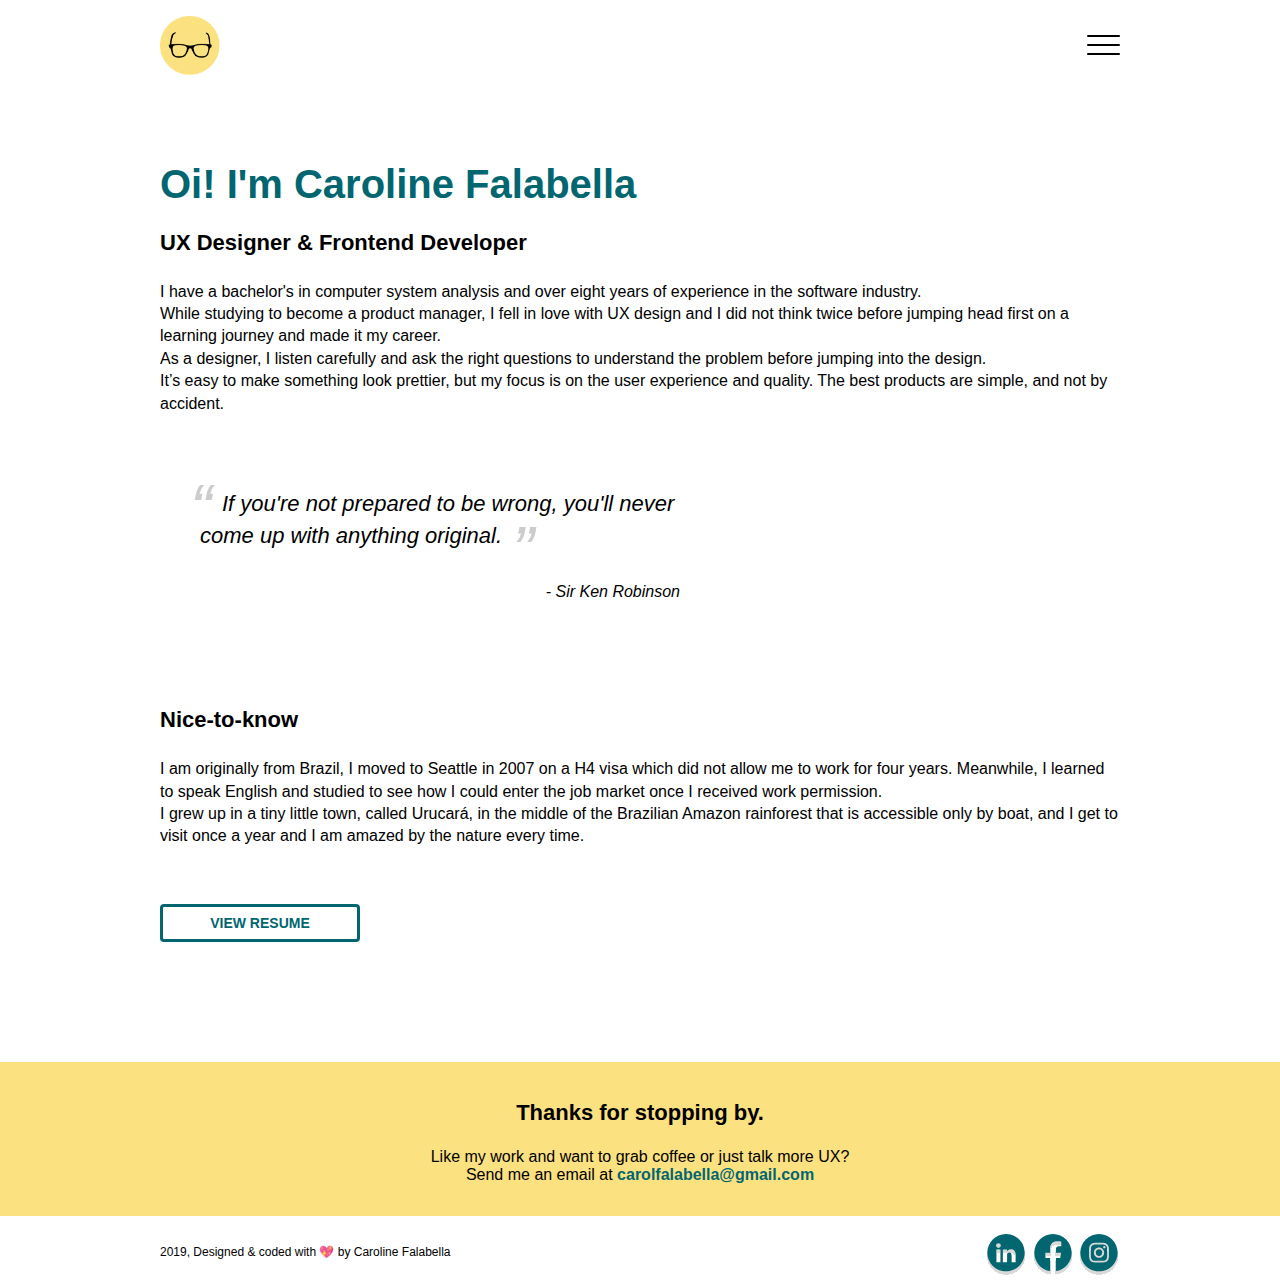
==== bio.html @ 2f231ee4 "Timeline part2 + link to projects" ====
<!DOCTYPE html>
<html lang="en" dir="ltr">
  <head>
    <title>Fui Case Study</title>
    <meta charset="utf-8">
    <meta name="author" content="Caroline Falabella | Biography">
    <meta name="viewport" content="width=device-width, initial-scale=1"> <!-- This is key to allowing Responsive Design occur online. -->
    <link rel="stylesheet" type="text/css" href="css/normalize.css">
    <link rel="stylesheet" type="text/css" href="css/style.css">
    <link href=“https://fonts.googleapis.com/css?family=Poppins&display=swap” rel=“stylesheet”>
  </head>


  <body>

    <!-- ********************** Header ********************** -->
    <header class="main-nav">
      <div class="logo">
        <img class="logo-img" src="images\CFLogo1.png" alt="Logo"/>
      </div>

      <nav role="navigation">
        <div id="menuToggle">
          <input type="checkbox" />

          <span></span>
          <span></span>
          <span></span>

          <ul id="menu">
            <a href="index.html"><li>Home</li></a>
            <a href="bio.html"><li>About</li></a>
            <a href="#contact"><li>Contact</li></a>
          </ul>
        </div>
      </nav>
    </header>

<!-- ********************** Footer ********************** -->

<main id="mainBio">
  <section id="professional">
    <h1>Oi! I'm Caroline Falabella</h1>
    <h3>UX Designer & Frontend Developer</h3>

    <p>I have a bachelor's in computer system analysis and over eight years of experience in the software industry.
      <br>While studying to become a product manager, I fell in love with UX design and I did not think twice before jumping head first on a learning journey and made it my career.
      <br>As a designer, I listen carefully and ask the right questions to understand the problem before jumping into the design.
      <br>It’s easy to make something look prettier, but my focus is on the user experience and quality. The best products are simple, and not by accident.
    </p>

    <blockquote>
      <h4 class="quotation">If you're not prepared to be wrong, you'll never come up with anything original.</h4>
      <footer>- Sir Ken Robinson</footer>
    </blockquote>
  </section>

  <section id="personal">
    <h3>Nice-to-know</h3>
    <p>I am originally from Brazil, I moved to Seattle in 2007 on a H4 visa which did not allow me to work for four years. Meanwhile, I learned to speak English and studied to see how I could enter the job market once I received work permission.
    <br>I grew up in a tiny little town, called Urucará, in the middle of the Brazilian Amazon rainforest that is accessible only by boat, and I get to visit once a year and I am amazed by the nature every time.</p>

    <button type="button" name="button"><a href="#">View Resume</a></button>
  </section>
</main>


<!-- ********************** Footer ********************** -->
  <footer>
    <div id="contact">
      <h3>Thanks for stopping by.</h3>
      <p>Like my work and want to grab coffee or just talk more UX? <br>Send me an email at <a href="carolfalabella@gmail.com">carolfalabella@gmail.com</a></p>
    </div>

    <div class="copyright">
      <h6>2019, Designed & coded with 💖 by Caroline Falabella</h6>
      <div class="media-links">
        <a href="https://www.linkedin.com/in/carolinefalabella/">
          <img src="images\linkedin.svg" alt="linkedin link" style="width:42px;height:42px;border:0;">
        </a>
        <a href="https://www.facebook.com/carolfalabella">
          <img src="images\facebook.svg" alt="facebook link" style="width:42px;height:42px;border:0;">
        </a>
        <a href="https://www.instagram.com/carolfalabella/">
          <img src="images\intagram.svg" alt="instagram link" style="width:42px;height:42px;border:0;">
        </a>
      </div>
    </div>
  </footer>

  </body>
---- css/style.css ----
/******************************************************************/
/** FOR ALL *******************************************************/


*, *:before, *:after {
  box-sizing: border-box;
}

body {
  font-family: ‘Poppins’, sans-serif;
  margin: auto 0;
  line-height: 1.4;
  /* border: 6px solid red; */
}

h1 { font-size: 40px; font-weight: 600; font-variant-caps: titling-caps;}
h2 { font-size: 30px; font-weight: 500;}
h3 { font-size: 22px; font-weight: 600;}
h4 { font-size: 22px; font-weight: 400;}
h5 { font-size: 14px; font-weight: 600; text-transform: uppercase;}
h6 { font-size: 12px; font-weight: lighter;  }
.findings p{ font-style: italic; font-weight: 300;}


/***** Top NAV ****************************/

.main-nav {
  align-items: center;
  display: flex;
  justify-content: space-between; /*how the content will be displayied on the flex box. */
  padding: 1em 10em;
  /* position: fixed
  width: 100%; */
}

.logo-img {
  width: 60px;
}

#menuToggle {
  display: block;
  position: relative;
  top: 10px 0;
  z-index: 0;

  -webkit-user-select: none;
  user-select: none;
}

#menuToggle input
{
  display: block;
  width: 40px;
  height: 32px;
  position: absolute;
  cursor: pointer;
  opacity: 0; /* hide checkbox inout */
  z-index: 2; /* and place it over the hamburger */
  -webkit-touch-callout: none;
}

/*  Just a quick hamburger */
#menuToggle span {
  display: block;
  width: 33px;
  height: 2px;
  margin-bottom: 7px;
  position: relative;

  background: #000000;
  border-radius: 3px;

  z-index: 1;
  transform-origin: 4px 0px;
  transition: transform 0.5s cubic-bezier(0.77,0.2,0.05,1.0),
              background 0.5s cubic-bezier(0.77,0.2,0.05,1.0),
              opacity 0.55s ease;
}

#menuToggle span:first-child {
  transform-origin: 0% 0%;
}

#menuToggle span:nth-last-child(2) {
  transform-origin: 0% 100%;
}

/*
 * Transform all the slices of hamburger
 * into a crossmark.
 */
#menuToggle input:checked ~ span {
  opacity: 1;
  transform: rotate(45deg) translate(-2px, -1px);
}

/*
 * But let's hide the middle one.
 */
#menuToggle input:checked ~ span:nth-last-child(3) {
  opacity: 0;
  transform: rotate(0deg) scale(0.2, 0.2);
}

/*
 * Ohyeah and the last one should go the other direction
 */
#menuToggle input:checked ~ span:nth-last-child(2)
{
  transform: rotate(-45deg) translate(0, -1px);
}

/*
 * Make this absolute positioned
 * at the top left of the screen
 */
#menu
{
  /* display: none; */
  position: absolute;
  width: 350px;
  margin: -100px 0 0 -150px;
  padding: 50px;
  padding-top: 125px;

  background: #ffffff;
  list-style-type: none;
  /* -webkit-font-smoothing: antialiased; */
  /* to stop flickering of text in safari */

  transform-origin: 0% 0%;
  transform: translate(100%, 0);
  transition: transform 0.5s cubic-bezier(0.77,0.2,0.05,1.0);
}

#menu li
{
  padding: 15px 0;
  border-bottom: .5px solid black;
  text-transform: uppercase;
}

/*
 * And let's slide it in from the left
 */
#menuToggle input:checked ~ ul
{
  transform: none;
}

/* .menu {
  width: 60px;
} */


/******************************************************************/
/******************************************************************/
/***** HOME PAGE ***************************/

/***************** INTRO *******************/

#Page-Intro {
  margin-top:
  height: 480px;
  background-color: #f9f9f9;
  padding: 5em 10em;
  line-height: normal;
  /* position: fixed;
  left: 0;
  right: 0;  */
}

#Page-Intro h1 {
  color: #016670;
}


/*************** HOME Content *********************/
/* .container {
  width: 75%;
  margin: 0 auto;
} */

.case-study {
  height: 80vh;
  overflow: hidden;
}

.case-study a {
  height: 100%;
  align-items: center;
  background-image: url("../images/PlaneSky.png");
  background-repeat: no-repeat;
  background-size: cover;
  background-position: center;
  display: flex;
  justify-content: space-around;
  position: relative;
  overflow: auto;
  transition: all 0.5s ease;
}

.case-study a:hover
{
  transform: scale(1.2);
}


.proj-image img {
  height: 500px;
}
 /* shadow */


a {
  color: #016670;
}

.proj-description h3, h1 {
margin: 0 50px 0 0;
line-height: 44px;
color: black;
}



/******************************************************************/
/******************************************************************/

/***** project PAGE ***************************/
/***************** INTRO *******************/

#Page-Intro-case {
  /* applying opacity on gradient */
  background-image: -moz-linear-gradient(top,  rgba(255,255,255,0) 0%, rgba(255,255,255,0) 31%, rgba(255,255,255,1) 100%), url("../images/PlaneSky.png"); /* FF3.6-15 */
  background-image: -webkit-linear-gradient(top,  rgba(255,255,255,0) 0%,rgba(255,255,255,0) 31%,rgba(255,255,255,1) 100%), url("../images/PlaneSky.png"); /* Chrome10-25,Safari5.1-6 */
  background-image: linear-gradient(to bottom,  rgba(255,255,255,0) 0%,rgba(255,255,255,0) 31%,rgba(255,255,255,1) 100%), url("../images/PlaneSky.png"); /* W3C, IE10+, FF16+, Chrome26+, Opera12+, Safari7+ */
  filter: progid:DXImageTransform.Microsoft.gradient( startColorstr='#00ffffff', endColorstr='#ffffff',GradientType=0 ), url("../images/PlaneSky.png"); /* IE6-9 */

  url("../images/PlaneSky.png"); /* FF3.6-15 */
  /* background: -webkit-linear-gradient(top, rgba(255,255,255,0) 0%,rgba(255,255,255,0) 31%,rgba(255,255,255,1) 100%); /* Chrome10-25,Safari5.1-6 */ */

  background-repeat: no-repeat;
  background-size: cover;
  padding: 1em 10em;
}

.projName img {
  align-items: center;
  height: 500px;
}

.projName {
  display: flex;
  justify-content: space-around;
  align-items: center;
  text-align: center;
  padding-top: 2em;
}

#description {
  text-align: left;
}

.challenge {
  display: flex;
  justify-content: space-between;
  align-items: center;
  padding: 1em 0;
  width: 100%;
}

.problem { padding-right: 1em; }

.sol { padding-left: 1em; }


/***************** TIMELINE *******************/

/* The actual timeline (the vertical ruler) */

.timeline {
  position: relative;
  margin: 0 8em 0 10em ;
  /* background-color: #f9f9f9; */
  /* border: 1px solid red; */
}

/* the vertical ruler */
.timeline::after {
  content: '';
  position: absolute;
  width: 2px;
  background-color: black;
  top: 0;
  bottom: 0;
}


/* Container around content */
.container {
  padding: 40px 20px 40px 40px;
  position: relative;
  width: 100%;
}

/* The circles on the timeline */
.container::after {
  content: '';
  position: absolute;
  width: 25px;
  height: 25px;
  left: -12px;
  background-color:  #FCE181;
  border: 3px solid #000;
  top: 50px;
  border-radius: 50%;
  z-index: 1;
}

/* Add arrows to the right container (pointing left) */
.container::before {
  content: " ";
  height: 0;
  position: absolute;
  top: 53px;
  width: 0;
  z-index: 1;
  left: 30px;
  border: medium solid black;
  border-width: 10px 10px 10px 0;
  border-color: transparent white transparent transparent;
}

/* The actual content */
.content {
  border: 1px solid white;
  padding: 0 30px;
  position: relative;
  border-radius: 4px;
  background-color: white;
  -webkit-box-shadow: 3px 3px 20px 0 #ccc;  /* Safari 3-4, iOS 4.0.2 - 4.2, Android 2.3+ */
  -moz-box-shadow:    3px 3px 20px 0 #ccc;  /* Firefox 3.5 - 3.6 */
  box-shadow:         3px 3px 20px 0 #ccc;  /* Opera 10.5, IE 9, Firefox 4+, Chrome 6+, iOS 5 */
}

/* .content h5 {
  color: #FCE181;
  text-shadow:
} */

/***************** CONTENT *******************/


.process span {
  font-weight: lighter;
}

.process h3  {
  padding: 2em 0 .3em 0;
  border-bottom: 3px solid #FCE181;
  margin: 1em 0;
  align-items: center;
}


.findings {
  background: #f9f9f9;
  border-left: 6px solid #ccc;
  line-height: 1.4;
  margin: 4em 0;
  padding: 1em 2em;
}

#survey img {
  height: 300px;
}

#swot img {
  width: 180px;
  height: auto;
}

#personas img {
  max-width: 70%;
}

#userStories img {
  max-width: 100%;
}

#wireframes img {
  width: 15%;
  margin: 0 2px;
}

#branding img {
  width: 20%;
  margin: 0 1em;
}

#abTest img {
  width: 20%;
  margin: 0 2px;
}

#hiFi-prototype img {
  width: 20%;
  margin: 0 2px;
}

.img {
  text-align: center;
}

button {
  background-color: #ffffff;
  border: 3px solid #016670;
  border-radius: 4px;
  display: block;
  font-size: 14px;
  margin: 4em auto;
  padding: 8px;
  width: 200px;
  text-transform: uppercase;
  align-content: center;
}


button:hover {
  background-color: #016670;
  color: white;
}

button a:hover  {
  background-color: #016670;
  color: white;
}


/*************** footer *********************/

#contact {
  text-align: center;
  background-color: #FCE181;
  padding: 1em;
  line-height: normal;
}

.copyright {
  display: flex;
  justify-content: space-between;
  align-content: center;
  padding: 0 10em;
}

.media-links {      /* border: 6px solid Yellow; */
  padding-top: 18px;
}


/*****  change Fos all links */
a {
  color: #016670;
  text-decoration: none;
  font-weight: 600;
}

/*******************************************************/
 /********* Bio Page ***********************************/

#mainBio {
  margin: 2em 0;
}

/* quote style  */
.quotation{
  quotes: "\201C""\201D""\2018""\2019";
  font-style: italic;
  padding-top: 2em;
}

.quotation:before {
  content: open-quote;
  display: inline;
  height: 0;
  line-height: 0;
  left: -10px;
  position: relative;
  top: 20px;
  color: #ccc;
  font-size: 3em;
}
.quotation::after {
  content: close-quote;
  display: inline;
  height: 0;
  line-height: 0;
  left: 10px;
  position: relative;
  top: 30px;
  color: #ccc;
  font-size: 3em;
}

blockquote { max-width: 50%; }
blockquote footer{
  margin:0;
  text-align: right;
  font-style: italic;
}
/* end of quote style  */

#professional, #personal {
  padding: 2em 10em;
}

#professional h1 { color: #016670;}

#personal button {
  margin: 4em 0;
}




/*******************************************************/
/********* Media Queries ***********************************/

/****** medium devices *******/
@media screen and (max-width: 990px) {
.main-nav { padding: 1em 4em; }
#Page-Intro {
  height: 480px;
  padding: 4em 4em;
}
.case-study a {
  justify-content: space-around;
  padding-top: 1em;
}
.proj-image img {
  height: 600px;
}

.copyright {
 padding: 1em 4em;
 justify-content: space-between;
 vertical-align: middle;
 }
.media-links { padding: 0;}
.copyright h6 { margin: 0;}
 /********* project.html ***********************/
#Page-Intro-case { padding: 1em 2em; }
.timeline { margin: 1em 2em; }
.projName { justify-content: center;}
.challenge { justify-content: space-around;}
.events-content { padding: 0 4em; }
.events-content ol { padding: 0; }
#swot img { width: 150px; }
#personas img { max-width: 80%;}
#wireframes img { width: 230px; }
#branding img { width: 145px; }
#abTest img { width: 170px; }
#hiFi-prototype img { width: 230px;}
/***** Bio ****/

#professional, #personal { padding: 1em 6em; }
blockquote { max-width: 60%; margin: 2em 1em; }
}

/* small devices */
@media screen and (max-width: 575px) {
h1 { font-size: 30px; }
h2 { font-size: 17px; }
h3 { font-size: 18px; }
h6 { font-size: 10px; }
.logo-img { width: 40px; }
.main-nav { padding: 1em 2em; }

#Page-Intro h1 {
 margin-right: 0;
}

#Page-Intro {
 height: 400px;
 padding: 4em 2em;
}

.case-study a {
 flex-direction: column-reverse;
 text-align: center;
 padding-top: 34px;
 margin: 0;
}
.proj-image img {
  height: 450px;
}
.proj-description h3, h1 {
 margin: 0;
 line-height: 40px;
}
.copyright {
 padding: 1em 2em;
 flex-direction: column-reverse;
 text-align: center;
}


.copyright h6 { margin: 0;}
 /***** project.html ****/
#Page-Intro-case {  padding: 1em 2em; }
#description {text-align: center; }
.projName { flex-direction: column; }
.challenge { flex-direction: column; }
.challenge h3 { text-align: center;}
.problem, .sol { padding: 0; }
.events-content { padding: 0 2em; }
.events-content ol { padding: 0; }
.timeline { margin: 1em 1em; }
.container { padding: 20px 0 20px 30px; }
.content { padding: 0 15px; }
#survey img { width: 100%; height: auto;}
#swot img { width: 150px; }
#personas img { max-width: 100%; }
#branding img { width: 160px; }
#wireframes img,
#abTest img,
#hiFi-prototype img { width: 182px; }
 /***** Bio ****/
#professional, #personal { padding: 1em 2em 2em 3em; }
blockquote { max-width: 100%; margin: 2em 1em; }
#personal button {
  margin: 0 auto;
  margin-top: 4em; }
}
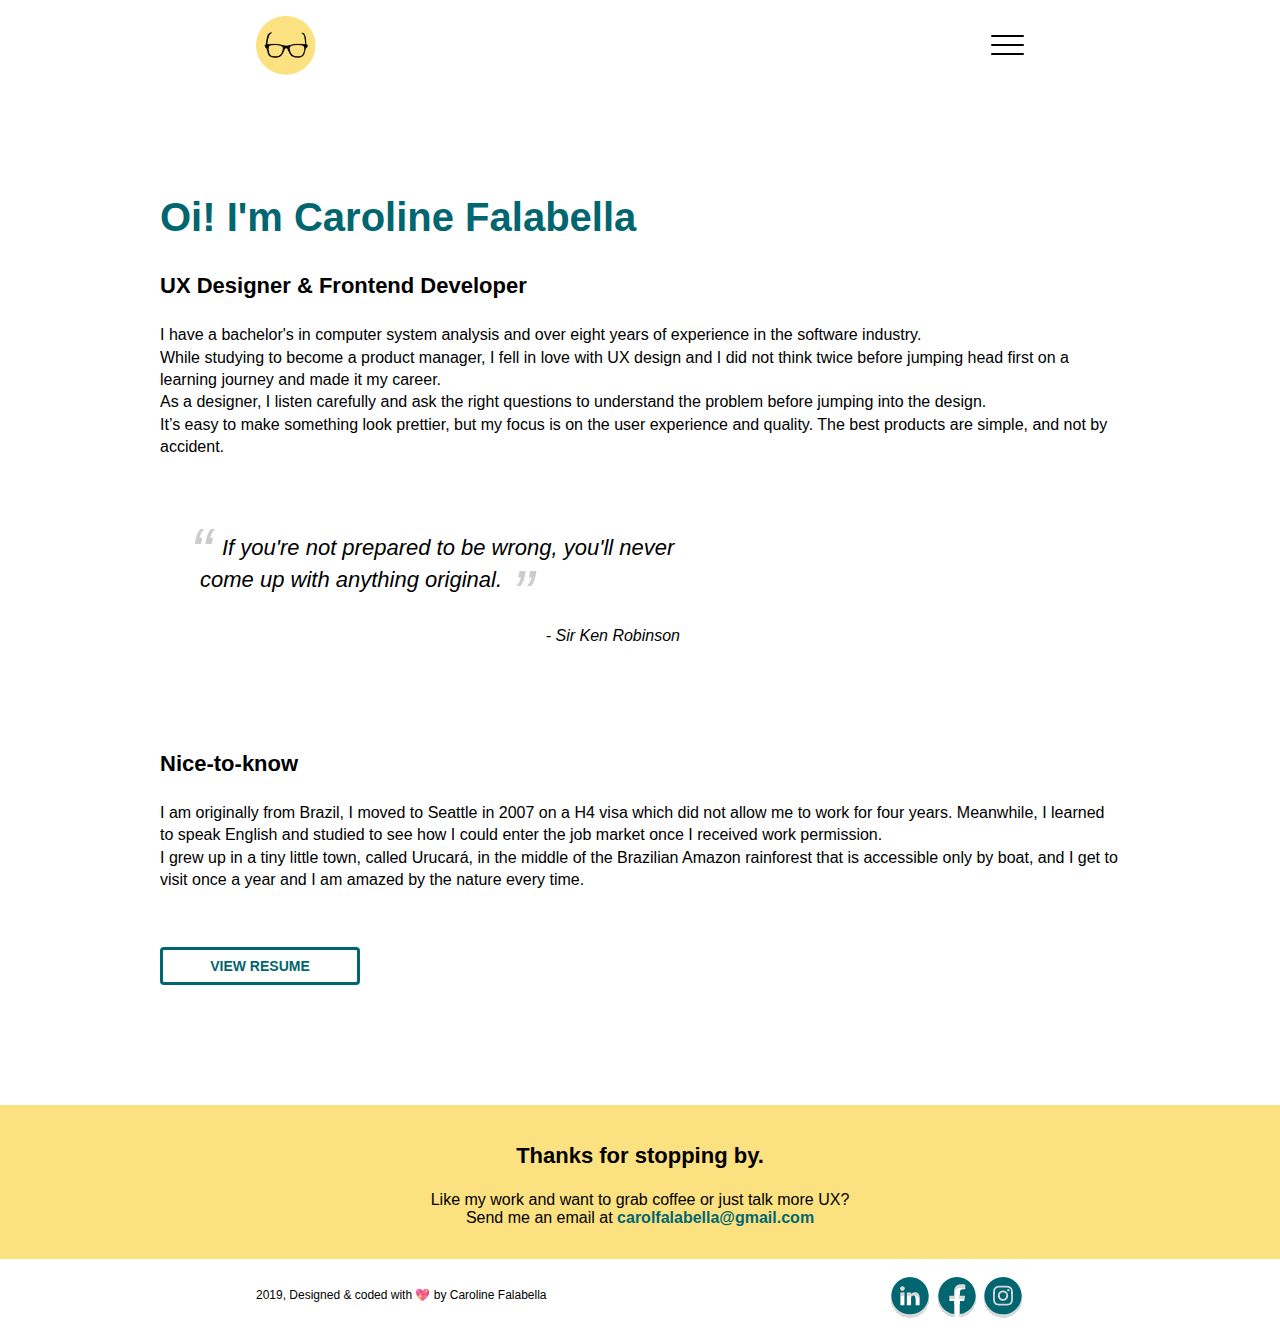
==== commit 64a12466: "Add google analytics" ====
--- a/bio.html
+++ b/bio.html
@@ -88,4 +88,14 @@
     </div>
   </footer>
 
+  
+  <!-- Global site tag (gtag.js) - Google Analytics -->
+  <script async src="https://www.googletagmanager.com/gtag/js?id=UA-152743808-1"></script>
+  <script>
+    window.dataLayer = window.dataLayer || [];
+    function gtag(){dataLayer.push(arguments);}
+    gtag('js', new Date());
+
+    gtag('config', 'UA-152743808-1');
+  </script>
   </body>
--- a/css/style.css
+++ b/css/style.css
@@ -28,7 +28,7 @@
   align-items: center;
   display: flex;
   justify-content: space-between; /*how the content will be displayied on the flex box. */
-  padding: 1em 10em;
+  padding: 1em 16em;
   /* position: fixed
   width: 100%; */
 }
@@ -85,41 +85,31 @@
   transform-origin: 0% 100%;
 }
 
-/*
- * Transform all the slices of hamburger
- * into a crossmark.
- */
+/* Transform all the slices of hamburger into a crossmark. */
 #menuToggle input:checked ~ span {
   opacity: 1;
   transform: rotate(45deg) translate(-2px, -1px);
 }
 
-/*
- * But let's hide the middle one.
- */
+/* But let's hide the middle one.*/
 #menuToggle input:checked ~ span:nth-last-child(3) {
   opacity: 0;
   transform: rotate(0deg) scale(0.2, 0.2);
 }
 
-/*
- * Ohyeah and the last one should go the other direction
- */
+/* Ohyeah and the last one should go the other direction*/
 #menuToggle input:checked ~ span:nth-last-child(2)
 {
   transform: rotate(-45deg) translate(0, -1px);
 }
 
-/*
- * Make this absolute positioned
- * at the top left of the screen
- */
+/* Make this absolute positioned at the top right of the screen */
 #menu
 {
   /* display: none; */
   position: absolute;
   width: 350px;
-  margin: -100px 0 0 -150px;
+  margin: -100px 0 0 -60px;
   padding: 50px;
   padding-top: 125px;
 
@@ -148,10 +138,6 @@
   transform: none;
 }
 
-/* .menu {
-  width: 60px;
-} */
-
 
 /******************************************************************/
 /******************************************************************/
@@ -160,20 +146,21 @@
 /***************** INTRO *******************/
 
 #Page-Intro {
-  margin-top:
-  height: 480px;
+  /* height: 480px; */
+  /* display: flex; */
+  vertical-align: middle;
   background-color: #f9f9f9;
-  padding: 5em 10em;
+  padding: 5em 16em;
   line-height: normal;
-  /* position: fixed;
-  left: 0;
-  right: 0;  */
 }
 
 #Page-Intro h1 {
   color: #016670;
 }
 
+#Page-Intro h2 {
+  width: 80%;
+}
 
 /*************** HOME Content *********************/
 /* .container {
@@ -194,7 +181,7 @@
   background-size: cover;
   background-position: center;
   display: flex;
-  justify-content: space-around;
+  justify-content: flex-start;
   position: relative;
   overflow: auto;
   transition: all 0.5s ease;
@@ -203,21 +190,20 @@
 .case-study a:hover
 {
   transform: scale(1.2);
-}
-
+
+}
 
 .proj-image img {
   height: 500px;
-}
- /* shadow */
-
+  margin-left: 20vw;
+}
 
 a {
   color: #016670;
 }
 
-.proj-description h3, h1 {
-margin: 0 50px 0 0;
+.proj-description h3, .proj-description h1 {
+margin: 0 10vw;
 line-height: 44px;
 color: black;
 }
@@ -242,7 +228,7 @@
 
   background-repeat: no-repeat;
   background-size: cover;
-  padding: 1em 10em;
+  padding: 1em 14em;
 }
 
 .projName img {
@@ -299,7 +285,7 @@
 
 /* Container around content */
 .container {
-  padding: 40px 20px 40px 40px;
+  padding: 2em 4em;
   position: relative;
   width: 100%;
 }
@@ -326,7 +312,7 @@
   top: 53px;
   width: 0;
   z-index: 1;
-  left: 30px;
+  left: 54px;
   border: medium solid black;
   border-width: 10px 10px 10px 0;
   border-color: transparent white transparent transparent;
@@ -335,7 +321,7 @@
 /* The actual content */
 .content {
   border: 1px solid white;
-  padding: 0 30px;
+  padding: 0 4em;
   position: relative;
   border-radius: 4px;
   background-color: white;
@@ -343,12 +329,10 @@
   -moz-box-shadow:    3px 3px 20px 0 #ccc;  /* Firefox 3.5 - 3.6 */
   box-shadow:         3px 3px 20px 0 #ccc;  /* Opera 10.5, IE 9, Firefox 4+, Chrome 6+, iOS 5 */
 }
-
-/* .content h5 {
-  color: #FCE181;
-  text-shadow:
+/* 
+.content p {
+  width: 70%;
 } */
-
 /***************** CONTENT *******************/
 
 
@@ -362,7 +346,6 @@
   margin: 1em 0;
   align-items: center;
 }
-
 
 .findings {
   background: #f9f9f9;
@@ -370,6 +353,7 @@
   line-height: 1.4;
   margin: 4em 0;
   padding: 1em 2em;
+  width: 70%;
 }
 
 #survey img {
@@ -451,7 +435,7 @@
   display: flex;
   justify-content: space-between;
   align-content: center;
-  padding: 0 10em;
+  padding: 0 16em;
 }
 
 .media-links {      /* border: 6px solid Yellow; */
@@ -523,52 +507,9 @@
 
 
 
-
 /*******************************************************/
 /********* Media Queries ***********************************/
-
-/****** medium devices *******/
-@media screen and (max-width: 990px) {
-.main-nav { padding: 1em 4em; }
-#Page-Intro {
-  height: 480px;
-  padding: 4em 4em;
-}
-.case-study a {
-  justify-content: space-around;
-  padding-top: 1em;
-}
-.proj-image img {
-  height: 600px;
-}
-
-.copyright {
- padding: 1em 4em;
- justify-content: space-between;
- vertical-align: middle;
- }
-.media-links { padding: 0;}
-.copyright h6 { margin: 0;}
- /********* project.html ***********************/
-#Page-Intro-case { padding: 1em 2em; }
-.timeline { margin: 1em 2em; }
-.projName { justify-content: center;}
-.challenge { justify-content: space-around;}
-.events-content { padding: 0 4em; }
-.events-content ol { padding: 0; }
-#swot img { width: 150px; }
-#personas img { max-width: 80%;}
-#wireframes img { width: 230px; }
-#branding img { width: 145px; }
-#abTest img { width: 170px; }
-#hiFi-prototype img { width: 230px;}
-/***** Bio ****/
-
-#professional, #personal { padding: 1em 6em; }
-blockquote { max-width: 60%; margin: 2em 1em; }
-}
-
-/* small devices */
+/************ small devices ******************/
 @media screen and (max-width: 575px) {
 h1 { font-size: 30px; }
 h2 { font-size: 17px; }
@@ -576,16 +517,13 @@
 h6 { font-size: 10px; }
 .logo-img { width: 40px; }
 .main-nav { padding: 1em 2em; }
-
 #Page-Intro h1 {
  margin-right: 0;
 }
-
 #Page-Intro {
  height: 400px;
  padding: 4em 2em;
 }
-
 .case-study a {
  flex-direction: column-reverse;
  text-align: center;
@@ -593,7 +531,8 @@
  margin: 0;
 }
 .proj-image img {
-  height: 450px;
+  height: 380px;
+  margin: auto;
 }
 .proj-description h3, h1 {
  margin: 0;
@@ -604,9 +543,8 @@
  flex-direction: column-reverse;
  text-align: center;
 }
-
-
 .copyright h6 { margin: 0;}
+/************************/
  /***** project.html ****/
 #Page-Intro-case {  padding: 1em 2em; }
 #description {text-align: center; }
@@ -614,11 +552,9 @@
 .challenge { flex-direction: column; }
 .challenge h3 { text-align: center;}
 .problem, .sol { padding: 0; }
-.events-content { padding: 0 2em; }
-.events-content ol { padding: 0; }
 .timeline { margin: 1em 1em; }
 .container { padding: 20px 0 20px 30px; }
-.content { padding: 0 15px; }
+.content { padding: 0 30px; }
 #survey img { width: 100%; height: auto;}
 #swot img { width: 150px; }
 #personas img { max-width: 100%; }
@@ -633,3 +569,69 @@
   margin: 0 auto;
   margin-top: 4em; }
 }
+
+
+/* ************************** */
+/****** medium devices *******/
+@media screen and (min-width: 576px) and (max-width: 990px) {
+.main-nav { padding: 1em 6em; }
+#Page-Intro , .copyright { padding: 1em 6em; }
+#Page-Intro h1, { padding: 1em 10em; }
+.proj-image img { height: 400px; }
+.copyright { padding: 1em 4em; }
+
+ /********* project.html ***********************/
+#Page-Intro-case {  padding: 1em 5em; }
+.timeline { margin: 1em 4em; }
+.content { padding: 0 35px; }
+.findings { width: 80%; }
+#swot img { width: 100px; }
+#wireframes img { width: 200px; }
+#branding img { width: 160px; }
+#abTest img { width: 200px; }
+#hiFi-prototype img { width: 200px;}
+/***** Bio ****/
+#professional, #personal { padding: 1em 6em; }
+blockquote { max-width: 80%; margin: 2em 1em; }
+}
+
+/****** medium devices *******/
+@media screen and (min-width: 991px) and (max-width: 1199px) {
+.main-nav { padding: 1em 8em; }
+#Page-Intro { padding: 2em 8em; }
+.case-study a {
+  justify-content: space-around;
+  padding-top: 1em;
+}
+.proj-image img {
+  height: 500px;
+}
+.copyright {
+ padding: 1em 10em;
+ justify-content: space-between;
+ vertical-align: middle;
+ }
+.media-links { padding: 0;}
+.copyright h6 { margin: 0;}
+/********* project.html ***********************/
+#Page-Intro-case { padding: 1em 2em; }
+.timeline { margin: 1em 0; }
+.projName { justify-content: center;}
+.challenge { justify-content: space-around;}
+#swot img { width-max: 150px; }
+#personas img { max-width: 80%;}
+#wireframes img { width: 230px; }
+#branding img { width: 145px; }
+#abTest img { width: 170px; }
+#hiFi-prototype img { width: 230px;}
+/***** Bio ****/
+#professional, #personal { padding: 1em 6em; }
+blockquote { max-width: 60%; margin: 2em 1em; }
+}
+
+
+/* Device	Size
+Large smartphones	(min-width: 575px)
+Tablets	(min-width: 575px)
+Laptops	(min-width: 991px)
+Desktops	(min-width: 1199px) */
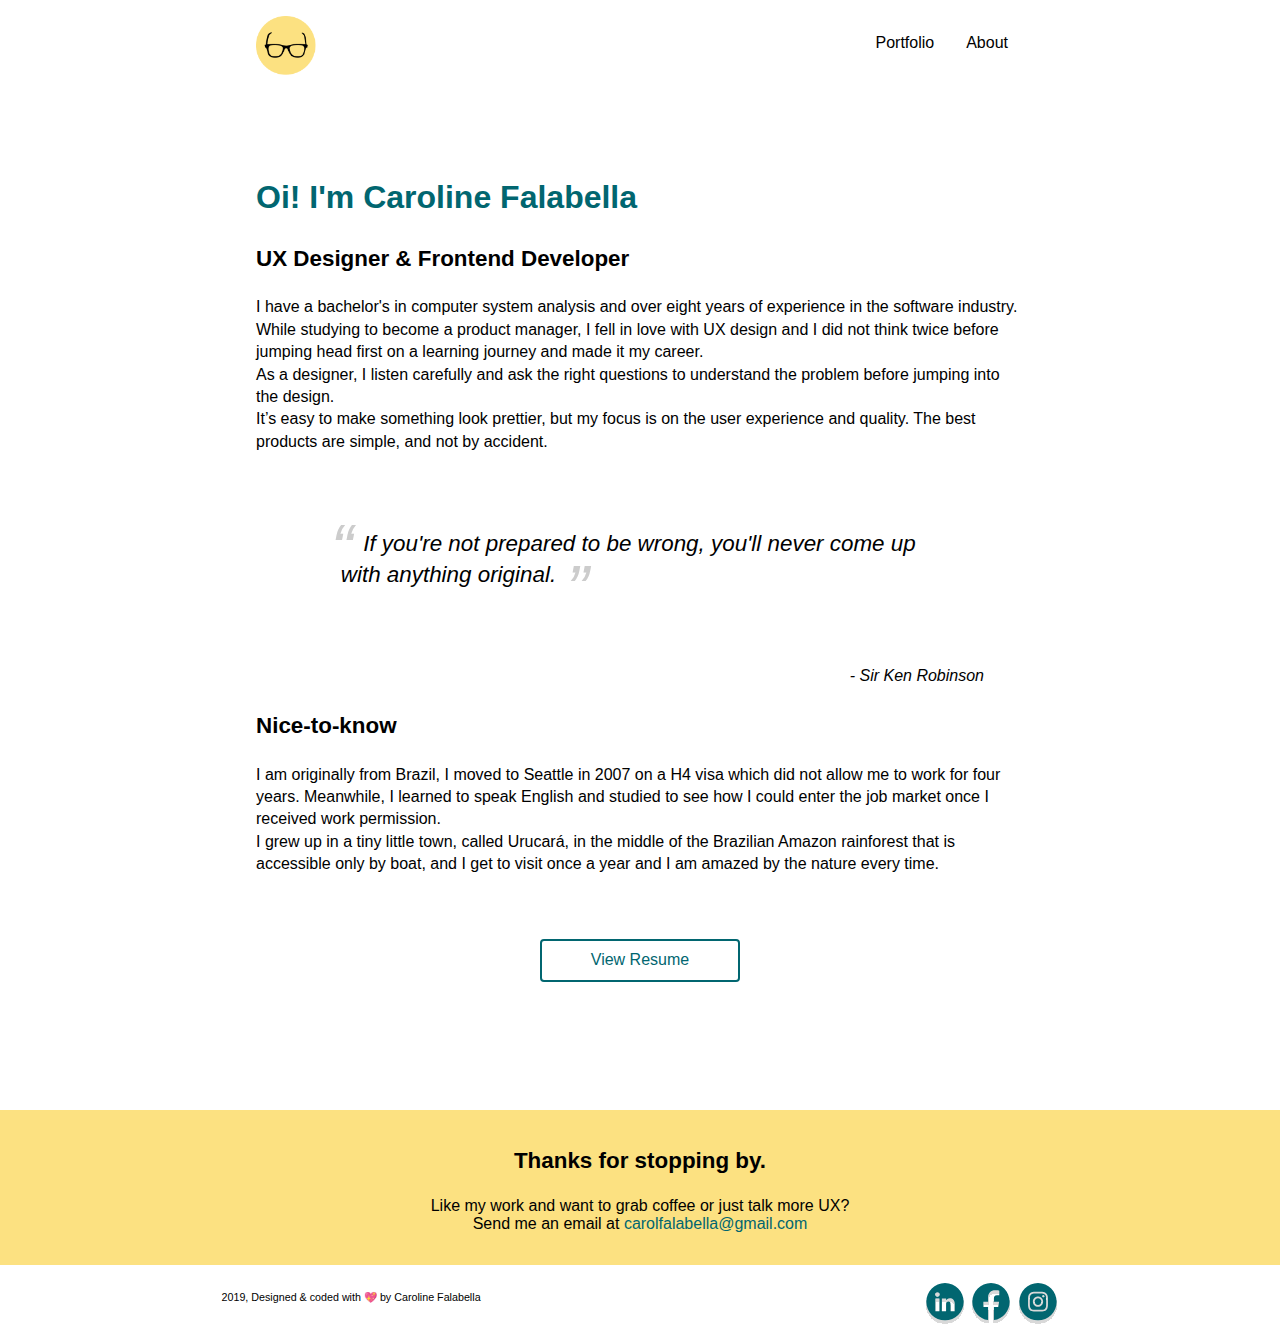
==== commit 33264273: "Add mobile first to media queries and change buttons" ====
--- a/bio.html
+++ b/bio.html
@@ -15,22 +15,16 @@
 
     <!-- ********************** Header ********************** -->
     <header class="main-nav">
-      <div class="logo">
-        <img class="logo-img" src="images\CFLogo1.png" alt="Logo"/>
+
+      <div id="logo">
+        <a href="index.html"><img class="logo-img" src="images\CFLogo1.png" alt="Logo"/></a>
       </div>
 
+
       <nav role="navigation">
-        <div id="menuToggle">
-          <input type="checkbox" />
-
-          <span></span>
-          <span></span>
-          <span></span>
-
           <ul id="menu">
-            <a href="index.html"><li>Home</li></a>
-            <a href="bio.html"><li>About</li></a>
-            <a href="#contact"><li>Contact</li></a>
+            <li><a href="bio.html">About</a></li>
+            <li><a href="index.html">Portfolio</a></li>
           </ul>
         </div>
       </nav>
@@ -60,7 +54,7 @@
     <p>I am originally from Brazil, I moved to Seattle in 2007 on a H4 visa which did not allow me to work for four years. Meanwhile, I learned to speak English and studied to see how I could enter the job market once I received work permission.
     <br>I grew up in a tiny little town, called Urucará, in the middle of the Brazilian Amazon rainforest that is accessible only by boat, and I get to visit once a year and I am amazed by the nature every time.</p>
 
-    <button type="button" name="button"><a href="#">View Resume</a></button>
+    <a class="button resume" href="images\FalabellaResume.pdf">View Resume</a>
   </section>
 </main>
 
@@ -88,7 +82,7 @@
     </div>
   </footer>
 
-  
+
   <!-- Global site tag (gtag.js) - Google Analytics -->
   <script async src="https://www.googletagmanager.com/gtag/js?id=UA-152743808-1"></script>
   <script>
--- a/css/style.css
+++ b/css/style.css
@@ -10,170 +10,114 @@
   font-family: ‘Poppins’, sans-serif;
   margin: auto 0;
   line-height: 1.4;
-  /* border: 6px solid red; */
-}
-
-h1 { font-size: 40px; font-weight: 600; font-variant-caps: titling-caps;}
+}
+
+/* h1 { font-size: 40px; font-weight: 600; font-variant-caps: titling-caps;}
 h2 { font-size: 30px; font-weight: 500;}
 h3 { font-size: 22px; font-weight: 600;}
 h4 { font-size: 22px; font-weight: 400;}
 h5 { font-size: 14px; font-weight: 600; text-transform: uppercase;}
 h6 { font-size: 12px; font-weight: lighter;  }
+.findings p{ font-style: italic; font-weight: 300;} */
+
+h1 { font-size: 2em; font-weight: 600; font-variant-caps: titling-caps;}
+h2 { font-size: 1.6em; font-weight: 500;}
+h3 { font-size: 1.4em; font-weight: 600;}
+h4 { font-size: 1.4em; font-weight: 400;}
+h5 {  font-weight: 600; text-transform: uppercase;}
+h6 {  font-weight: lighter;  }
 .findings p{ font-style: italic; font-weight: 300;}
 
+/*****  change Fos all links */
+a {
+  color: #016670;
+  text-decoration: none;
+  font-weight: 500;
+}
+
 
 /***** Top NAV ****************************/
 
 .main-nav {
-  align-items: center;
-  display: flex;
-  justify-content: space-between; /*how the content will be displayied on the flex box. */
-  padding: 1em 16em;
-  /* position: fixed
-  width: 100%; */
+  background: white;
+  margin: 0 auto;
+  width: 100vw;
+  position: fixed;
+  top: 0;
+  z-index: 1;
+  padding: 1em;
 }
 
 .logo-img {
   width: 60px;
-}
-
-#menuToggle {
-  display: block;
-  position: relative;
-  top: 10px 0;
-  z-index: 0;
-
-  -webkit-user-select: none;
-  user-select: none;
-}
-
-#menuToggle input
-{
-  display: block;
-  width: 40px;
-  height: 32px;
-  position: absolute;
-  cursor: pointer;
-  opacity: 0; /* hide checkbox inout */
-  z-index: 2; /* and place it over the hamburger */
-  -webkit-touch-callout: none;
-}
-
-/*  Just a quick hamburger */
-#menuToggle span {
-  display: block;
-  width: 33px;
-  height: 2px;
-  margin-bottom: 7px;
-  position: relative;
-
-  background: #000000;
-  border-radius: 3px;
-
-  z-index: 1;
-  transform-origin: 4px 0px;
-  transition: transform 0.5s cubic-bezier(0.77,0.2,0.05,1.0),
-              background 0.5s cubic-bezier(0.77,0.2,0.05,1.0),
-              opacity 0.55s ease;
-}
-
-#menuToggle span:first-child {
-  transform-origin: 0% 0%;
-}
-
-#menuToggle span:nth-last-child(2) {
-  transform-origin: 0% 100%;
-}
-
-/* Transform all the slices of hamburger into a crossmark. */
-#menuToggle input:checked ~ span {
-  opacity: 1;
-  transform: rotate(45deg) translate(-2px, -1px);
-}
-
-/* But let's hide the middle one.*/
-#menuToggle input:checked ~ span:nth-last-child(3) {
-  opacity: 0;
-  transform: rotate(0deg) scale(0.2, 0.2);
-}
-
-/* Ohyeah and the last one should go the other direction*/
-#menuToggle input:checked ~ span:nth-last-child(2)
-{
-  transform: rotate(-45deg) translate(0, -1px);
-}
-
-/* Make this absolute positioned at the top right of the screen */
+  float: left;
+}
+
+nav {
+  float: right;
+}
+
 #menu
 {
-  /* display: none; */
-  position: absolute;
-  width: 350px;
-  margin: -100px 0 0 -60px;
-  padding: 50px;
-  padding-top: 125px;
-
-  background: #ffffff;
+  display: inline-block;
   list-style-type: none;
-  /* -webkit-font-smoothing: antialiased; */
-  /* to stop flickering of text in safari */
-
-  transform-origin: 0% 0%;
-  transform: translate(100%, 0);
-  transition: transform 0.5s cubic-bezier(0.77,0.2,0.05,1.0);
-}
-
-#menu li
-{
-  padding: 15px 0;
-  border-bottom: .5px solid black;
-  text-transform: uppercase;
-}
-
-/*
- * And let's slide it in from the left
- */
-#menuToggle input:checked ~ ul
-{
-  transform: none;
-}
-
+  margin: 0;
+  padding: 0;
+  overflow: hidden;
+}
+
+#menu li {
+  float: right;
+  text-transform: capitalize;
+}
+
+#menu li a {
+  display: block;
+  color: black;
+  text-align: right;
+  padding: 1em;
+  vertical-align: middle;
+  /* font-weight: 500; */
+}
+
+#menu li a:hover {
+  background-color: black;
+  color: white;
+  border-radius: 4px;
+}
 
 /******************************************************************/
 /******************************************************************/
 /***** HOME PAGE ***************************/
 
 /***************** INTRO *******************/
+.scroll-container {
+  position: relative;
+  width: 100%;
+}
 
 #Page-Intro {
-  /* height: 480px; */
-  /* display: flex; */
-  vertical-align: middle;
+  margin-top: 10vh;
+
   background-color: #f9f9f9;
-  padding: 5em 16em;
   line-height: normal;
+  position: sticky;
+  top: 0;
+  width: 100%;
+  padding: 8em 0;
 }
 
 #Page-Intro h1 {
   color: #016670;
 }
-
-#Page-Intro h2 {
-  width: 80%;
-}
-
-/*************** HOME Content *********************/
-/* .container {
-  width: 75%;
-  margin: 0 auto;
-} */
+.wrapper-pageIntro {
+    margin: 0 auto;
+    max-width: 80vw;
+    position: relative;
+}
+
 
 .case-study {
-  height: 80vh;
-  overflow: hidden;
-}
-
-.case-study a {
   height: 100%;
   align-items: center;
   background-image: url("../images/PlaneSky.png");
@@ -181,21 +125,16 @@
   background-size: cover;
   background-position: center;
   display: flex;
-  justify-content: flex-start;
-  position: relative;
-  overflow: auto;
+  flex-direction: column-reverse;
+  text-align: center;
+  padding: 4em 0;
+
+  position: relative;
   transition: all 0.5s ease;
 }
 
-.case-study a:hover
-{
-  transform: scale(1.2);
-
-}
-
 .proj-image img {
-  height: 500px;
-  margin-left: 20vw;
+  max-width: 60vw;
 }
 
 a {
@@ -217,6 +156,7 @@
 /***************** INTRO *******************/
 
 #Page-Intro-case {
+  margin-top: 10vh;
   /* applying opacity on gradient */
   background-image: -moz-linear-gradient(top,  rgba(255,255,255,0) 0%, rgba(255,255,255,0) 31%, rgba(255,255,255,1) 100%), url("../images/PlaneSky.png"); /* FF3.6-15 */
   background-image: -webkit-linear-gradient(top,  rgba(255,255,255,0) 0%,rgba(255,255,255,0) 31%,rgba(255,255,255,1) 100%), url("../images/PlaneSky.png"); /* Chrome10-25,Safari5.1-6 */
@@ -228,36 +168,29 @@
 
   background-repeat: no-repeat;
   background-size: cover;
-  padding: 1em 14em;
+  padding: 2em 1em;
 }
 
 .projName img {
-  align-items: center;
-  height: 500px;
+  max-width: 70vw;
+  margin: auto;
 }
 
 .projName {
+  display: flex;
+  flex-direction: column;
+  text-align: center;
+
+}
+
+.challenge {
   display: flex;
   justify-content: space-around;
   align-items: center;
-  text-align: center;
-  padding-top: 2em;
-}
-
-#description {
-  text-align: left;
-}
-
-.challenge {
-  display: flex;
-  justify-content: space-between;
-  align-items: center;
-  padding: 1em 0;
+  padding: 1em;
   width: 100%;
 }
 
-.problem { padding-right: 1em; }
-
 .sol { padding-left: 1em; }
 
 
@@ -267,9 +200,7 @@
 
 .timeline {
   position: relative;
-  margin: 0 8em 0 10em ;
-  /* background-color: #f9f9f9; */
-  /* border: 1px solid red; */
+  margin-left: 4vw;
 }
 
 /* the vertical ruler */
@@ -282,10 +213,9 @@
   bottom: 0;
 }
 
-
 /* Container around content */
 .container {
-  padding: 2em 4em;
+  padding: 2em 2em;
   position: relative;
   width: 100%;
 }
@@ -304,7 +234,7 @@
   z-index: 1;
 }
 
-/* Add arrows to the right container (pointing left) */
+/* Add arrows pointing left */
 .container::before {
   content: " ";
   height: 0;
@@ -312,7 +242,7 @@
   top: 53px;
   width: 0;
   z-index: 1;
-  left: 54px;
+  left: 17px;
   border: medium solid black;
   border-width: 10px 10px 10px 0;
   border-color: transparent white transparent transparent;
@@ -321,7 +251,7 @@
 /* The actual content */
 .content {
   border: 1px solid white;
-  padding: 0 4em;
+  padding: 0 1em 0 2em;
   position: relative;
   border-radius: 4px;
   background-color: white;
@@ -329,7 +259,7 @@
   -moz-box-shadow:    3px 3px 20px 0 #ccc;  /* Firefox 3.5 - 3.6 */
   box-shadow:         3px 3px 20px 0 #ccc;  /* Opera 10.5, IE 9, Firefox 4+, Chrome 6+, iOS 5 */
 }
-/* 
+/*
 .content p {
   width: 70%;
 } */
@@ -353,11 +283,12 @@
   line-height: 1.4;
   margin: 4em 0;
   padding: 1em 2em;
-  width: 70%;
-}
-
-#survey img {
-  height: 300px;
+  width: 100%;
+}
+
+#survey img, #personas img, #userStories img {
+  max-width: 100%;
+  height: auto;
 }
 
 #swot img {
@@ -365,60 +296,35 @@
   height: auto;
 }
 
-#personas img {
-  max-width: 70%;
-}
-
-#userStories img {
-  max-width: 100%;
-}
-
-#wireframes img {
-  width: 15%;
-  margin: 0 2px;
-}
-
-#branding img {
-  width: 20%;
-  margin: 0 1em;
-}
-
-#abTest img {
-  width: 20%;
-  margin: 0 2px;
-}
-
-#hiFi-prototype img {
-  width: 20%;
-  margin: 0 2px;
+#wireframes img, #branding img, #abTest img, #hiFi-prototype img  {
+  max-width: 47%;
+  margin: 2px;
 }
 
 .img {
   text-align: center;
 }
 
-button {
-  background-color: #ffffff;
-  border: 3px solid #016670;
+.button {
+  background: transparent;
+  border: 2px solid #016670;
   border-radius: 4px;
   display: block;
-  font-size: 14px;
   margin: 4em auto;
   padding: 8px;
   width: 200px;
-  text-transform: uppercase;
   align-content: center;
-}
-
-
-button:hover {
-  background-color: #016670;
+  text-align: center;
+}
+
+
+.button:hover {
+  background: #016670;
   color: white;
 }
 
-button a:hover  {
-  background-color: #016670;
-  color: white;
+.proj-description .button {
+  margin: 1em auto;
 }
 
 
@@ -433,9 +339,8 @@
 
 .copyright {
   display: flex;
-  justify-content: space-between;
-  align-content: center;
-  padding: 0 16em;
+  flex-direction: column-reverse;
+  text-align: center;
 }
 
 .media-links {      /* border: 6px solid Yellow; */
@@ -443,25 +348,19 @@
 }
 
 
-/*****  change Fos all links */
-a {
-  color: #016670;
-  text-decoration: none;
-  font-weight: 600;
-}
-
 /*******************************************************/
  /********* Bio Page ***********************************/
 
 #mainBio {
-  margin: 2em 0;
+  margin-top: 10vh;
+  padding: 2em;
 }
 
 /* quote style  */
 .quotation{
   quotes: "\201C""\201D""\2018""\2019";
   font-style: italic;
-  padding-top: 2em;
+  padding: 2em;
 }
 
 .quotation:before {
@@ -487,7 +386,7 @@
   font-size: 3em;
 }
 
-blockquote { max-width: 50%; }
+blockquote { max-width: 90%; }
 blockquote footer{
   margin:0;
   text-align: right;
@@ -496,7 +395,7 @@
 /* end of quote style  */
 
 #professional, #personal {
-  padding: 2em 10em;
+  /* padding: 2em 10em; */
 }
 
 #professional h1 { color: #016670;}
@@ -509,129 +408,34 @@
 
 /*******************************************************/
 /********* Media Queries ***********************************/
-/************ small devices ******************/
+
 @media screen and (max-width: 575px) {
-h1 { font-size: 30px; }
-h2 { font-size: 17px; }
-h3 { font-size: 18px; }
-h6 { font-size: 10px; }
-.logo-img { width: 40px; }
-.main-nav { padding: 1em 2em; }
-#Page-Intro h1 {
- margin-right: 0;
-}
-#Page-Intro {
- height: 400px;
- padding: 4em 2em;
-}
-.case-study a {
- flex-direction: column-reverse;
- text-align: center;
- padding-top: 34px;
- margin: 0;
-}
-.proj-image img {
-  height: 380px;
-  margin: auto;
-}
-.proj-description h3, h1 {
- margin: 0;
- line-height: 40px;
-}
-.copyright {
- padding: 1em 2em;
- flex-direction: column-reverse;
- text-align: center;
-}
-.copyright h6 { margin: 0;}
-/************************/
- /***** project.html ****/
-#Page-Intro-case {  padding: 1em 2em; }
-#description {text-align: center; }
-.projName { flex-direction: column; }
-.challenge { flex-direction: column; }
-.challenge h3 { text-align: center;}
-.problem, .sol { padding: 0; }
-.timeline { margin: 1em 1em; }
-.container { padding: 20px 0 20px 30px; }
-.content { padding: 0 30px; }
-#survey img { width: 100%; height: auto;}
-#swot img { width: 150px; }
-#personas img { max-width: 100%; }
-#branding img { width: 160px; }
-#wireframes img,
-#abTest img,
-#hiFi-prototype img { width: 182px; }
- /***** Bio ****/
-#professional, #personal { padding: 1em 2em 2em 3em; }
-blockquote { max-width: 100%; margin: 2em 1em; }
-#personal button {
-  margin: 0 auto;
-  margin-top: 4em; }
-}
-
-
-/* ************************** */
-/****** medium devices *******/
-@media screen and (min-width: 576px) and (max-width: 990px) {
-.main-nav { padding: 1em 6em; }
-#Page-Intro , .copyright { padding: 1em 6em; }
-#Page-Intro h1, { padding: 1em 10em; }
-.proj-image img { height: 400px; }
-.copyright { padding: 1em 4em; }
-
- /********* project.html ***********************/
-#Page-Intro-case {  padding: 1em 5em; }
-.timeline { margin: 1em 4em; }
-.content { padding: 0 35px; }
-.findings { width: 80%; }
-#swot img { width: 100px; }
-#wireframes img { width: 200px; }
-#branding img { width: 160px; }
-#abTest img { width: 200px; }
-#hiFi-prototype img { width: 200px;}
-/***** Bio ****/
-#professional, #personal { padding: 1em 6em; }
-blockquote { max-width: 80%; margin: 2em 1em; }
-}
-
-/****** medium devices *******/
-@media screen and (min-width: 991px) and (max-width: 1199px) {
-.main-nav { padding: 1em 8em; }
-#Page-Intro { padding: 2em 8em; }
-.case-study a {
-  justify-content: space-around;
-  padding-top: 1em;
-}
-.proj-image img {
-  height: 500px;
-}
-.copyright {
- padding: 1em 10em;
- justify-content: space-between;
- vertical-align: middle;
- }
-.media-links { padding: 0;}
-.copyright h6 { margin: 0;}
-/********* project.html ***********************/
-#Page-Intro-case { padding: 1em 2em; }
-.timeline { margin: 1em 0; }
-.projName { justify-content: center;}
-.challenge { justify-content: space-around;}
-#swot img { width-max: 150px; }
-#personas img { max-width: 80%;}
-#wireframes img { width: 230px; }
-#branding img { width: 145px; }
-#abTest img { width: 170px; }
-#hiFi-prototype img { width: 230px;}
-/***** Bio ****/
-#professional, #personal { padding: 1em 6em; }
-blockquote { max-width: 60%; margin: 2em 1em; }
-}
-
-
-/* Device	Size
-Large smartphones	(min-width: 575px)
-Tablets	(min-width: 575px)
-Laptops	(min-width: 991px)
-Desktops	(min-width: 1199px) */
+  body { font-size: .8em; }
+  .logo-img { width: 40px; }
+}
+
+
+@media screen and (min-width: 550px) {
+  .main-nav { padding: 1em 6em; }
+  .wrapper-pageIntro { padding: 1em 3em; }
+  .proj-image img { max-width: 25vw; }
+  .copyright {
+    flex-direction: row;
+    justify-content: space-around;  }
+  .projName img { max-width: 30vw; }
+  .challenge, .timeline { padding: 1em 2em 1em 4em  }
+  .problem, .sol { margin-right: 1em;}
+  .timeline { margin-left: 2vw; }
+  .content { padding: 0 2em; }
+  .container::before { left: 22px; }
+  #mainBio { padding: 4em 6em; }
+}
+
+
+@media screen and (min-width: 991px) {
+  .main-nav {  padding: 1em 16em; }
+  .wrapper-pageIntro { padding: 1em 12em }
+  .projName img { max-width: 20vw; }
+  .challenge, .timeline { padding: 1em 12em  }
+  #mainBio { padding: 4em 16em; }
+}
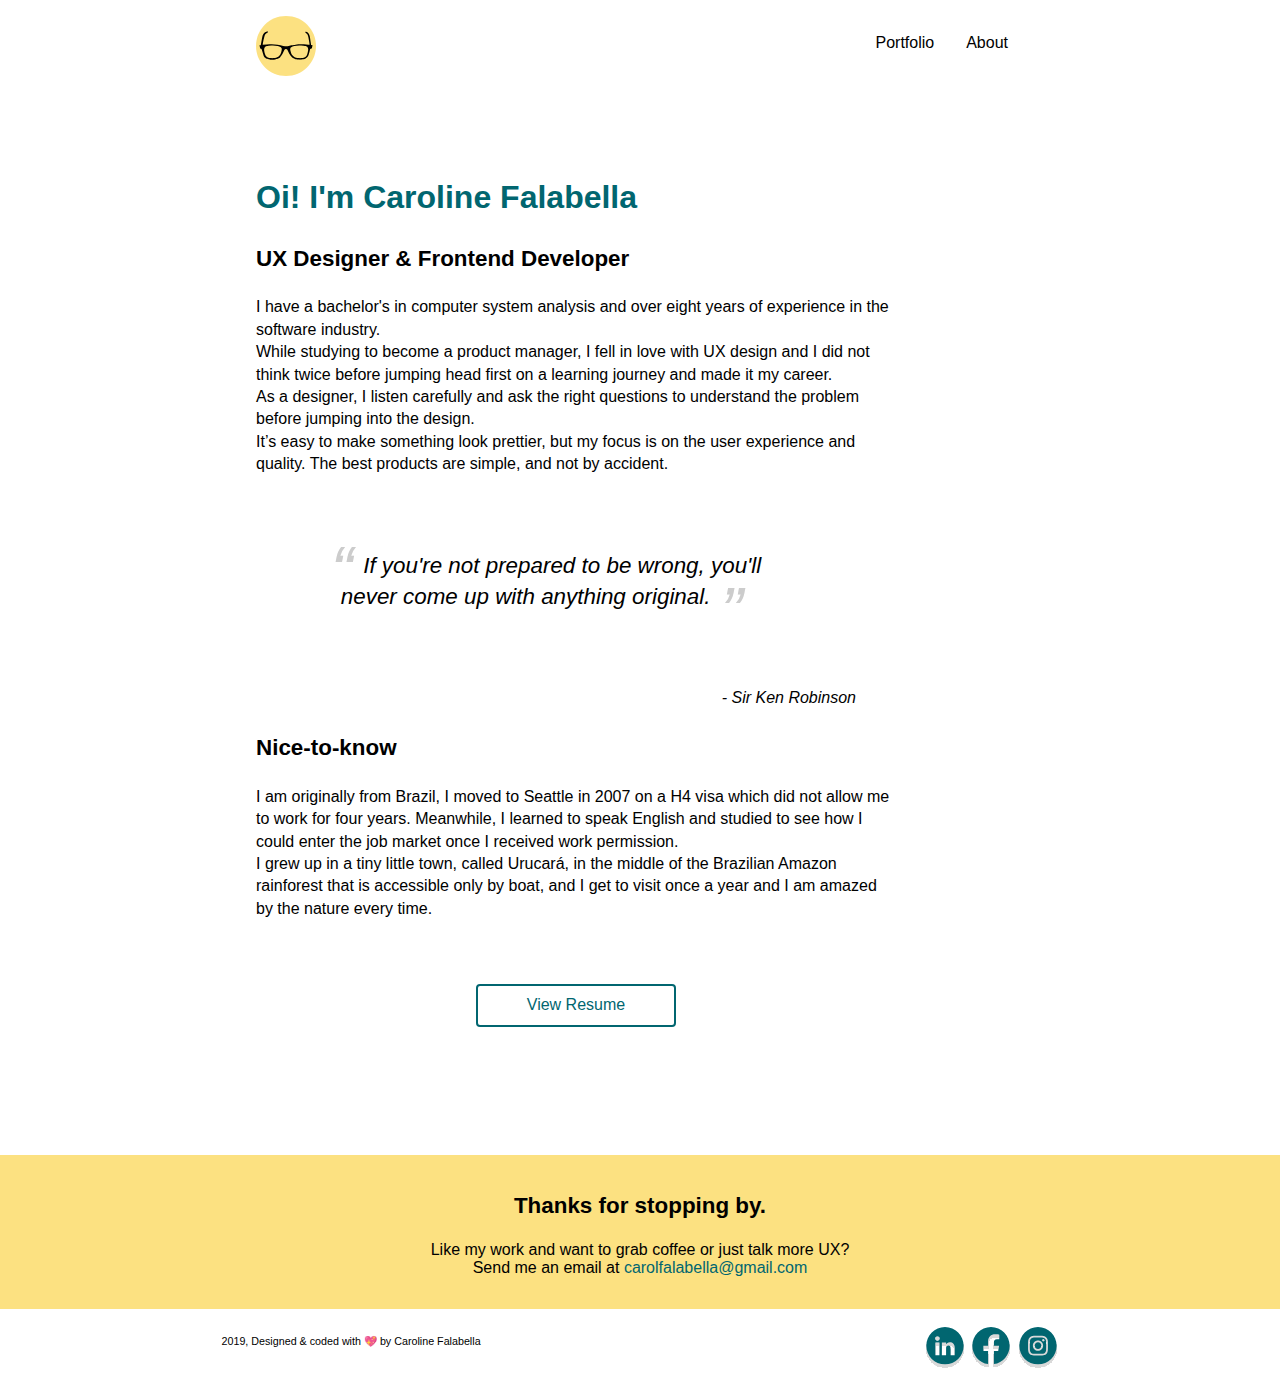
==== commit 18ddde02: "Update images" ====
--- a/bio.html
+++ b/bio.html
@@ -17,7 +17,7 @@
     <header class="main-nav">
 
       <div id="logo">
-        <a href="index.html"><img class="logo-img" src="images\CFLogo1.png" alt="Logo"/></a>
+        <a href="index.html"><img class="logo-img" src="images\CFLogo1.svg" alt="Logo"/></a>
       </div>
 
 
--- a/css/style.css
+++ b/css/style.css
@@ -44,7 +44,7 @@
   width: 100vw;
   position: fixed;
   top: 0;
-  z-index: 1;
+  z-index: 2;
   padding: 1em;
 }
 
@@ -97,14 +97,12 @@
 }
 
 #Page-Intro {
-  margin-top: 10vh;
-
   background-color: #f9f9f9;
   line-height: normal;
   position: sticky;
   top: 0;
   width: 100%;
-  padding: 8em 0;
+  padding: 10em 0 6em 0;
 }
 
 #Page-Intro h1 {
@@ -120,7 +118,7 @@
 .case-study {
   height: 100%;
   align-items: center;
-  background-image: url("../images/PlaneSky.png");
+  background-image: url("../images/PlaneSky.svg");
   background-repeat: no-repeat;
   background-size: cover;
   background-position: center;
@@ -134,7 +132,7 @@
 }
 
 .proj-image img {
-  max-width: 60vw;
+  max-height: 60vh;
 }
 
 a {
@@ -158,12 +156,12 @@
 #Page-Intro-case {
   margin-top: 10vh;
   /* applying opacity on gradient */
-  background-image: -moz-linear-gradient(top,  rgba(255,255,255,0) 0%, rgba(255,255,255,0) 31%, rgba(255,255,255,1) 100%), url("../images/PlaneSky.png"); /* FF3.6-15 */
-  background-image: -webkit-linear-gradient(top,  rgba(255,255,255,0) 0%,rgba(255,255,255,0) 31%,rgba(255,255,255,1) 100%), url("../images/PlaneSky.png"); /* Chrome10-25,Safari5.1-6 */
-  background-image: linear-gradient(to bottom,  rgba(255,255,255,0) 0%,rgba(255,255,255,0) 31%,rgba(255,255,255,1) 100%), url("../images/PlaneSky.png"); /* W3C, IE10+, FF16+, Chrome26+, Opera12+, Safari7+ */
-  filter: progid:DXImageTransform.Microsoft.gradient( startColorstr='#00ffffff', endColorstr='#ffffff',GradientType=0 ), url("../images/PlaneSky.png"); /* IE6-9 */
-
-  url("../images/PlaneSky.png"); /* FF3.6-15 */
+  background-image: -moz-linear-gradient(top,  rgba(255,255,255,0) 0%, rgba(255,255,255,0) 31%, rgba(255,255,255,1) 100%), url("../images/PlaneSky.svg"); /* FF3.6-15 */
+  background-image: -webkit-linear-gradient(top,  rgba(255,255,255,0) 0%,rgba(255,255,255,0) 31%,rgba(255,255,255,1) 100%), url("../images/PlaneSky.svg"); /* Chrome10-25,Safari5.1-6 */
+  background-image: linear-gradient(to bottom,  rgba(255,255,255,0) 0%,rgba(255,255,255,0) 31%,rgba(255,255,255,1) 100%), url("../images/PlaneSky.svg"); /* W3C, IE10+, FF16+, Chrome26+, Opera12+, Safari7+ */
+  filter: progid:DXImageTransform.Microsoft.gradient( startColorstr='#00ffffff', endColorstr='#ffffff',GradientType=0 ), url("../images/PlaneSky.svg"); /* IE6-9 */
+
+  url("../images/PlaneSky.svg"); /* FF3.6-15 */
   /* background: -webkit-linear-gradient(top, rgba(255,255,255,0) 0%,rgba(255,255,255,0) 31%,rgba(255,255,255,1) 100%); /* Chrome10-25,Safari5.1-6 */ */
 
   background-repeat: no-repeat;
@@ -172,7 +170,7 @@
 }
 
 .projName img {
-  max-width: 70vw;
+  max-height: 60vh;
   margin: auto;
 }
 
@@ -180,7 +178,6 @@
   display: flex;
   flex-direction: column;
   text-align: center;
-
 }
 
 .challenge {
@@ -215,7 +212,7 @@
 
 /* Container around content */
 .container {
-  padding: 2em 2em;
+  padding: 2em;
   position: relative;
   width: 100%;
 }
@@ -287,12 +284,11 @@
 }
 
 #survey img, #personas img, #userStories img {
-  max-width: 100%;
-  height: auto;
+  width: 100%;
 }
 
 #swot img {
-  width: 180px;
+  width: 30%;
   height: auto;
 }
 
@@ -416,26 +412,44 @@
 
 
 @media screen and (min-width: 550px) {
-  .main-nav { padding: 1em 6em; }
+  .main-nav, #Page-Intro-case { padding: 1em 6em; }
+    #Page-Intro-case { margin-top: 15vh; }
   .wrapper-pageIntro { padding: 1em 3em; }
-  .proj-image img { max-width: 25vw; }
-  .copyright {
+  .copyright { flex-direction: row;
+    justify-content: space-around; }
+  .projName {
     flex-direction: row;
-    justify-content: space-around;  }
-  .projName img { max-width: 30vw; }
-  .challenge, .timeline { padding: 1em 2em 1em 4em  }
+    justify-content: space-around;
+    text-align: left;
+    align-items: center; }
+  #description h1, #description p { margin: 0; padding: 4px;}
   .problem, .sol { margin-right: 1em;}
-  .timeline { margin-left: 2vw; }
+  .timeline {
+    padding: 1em 2em 1em 4em;
+    margin-left: 2vw; }
   .content { padding: 0 2em; }
   .container::before { left: 22px; }
   #mainBio { padding: 4em 6em; }
+  .findings, .content div p, #reflection p  { width: 80%;  }
+  #wireframes img, #abTest img, #hiFi-prototype img, #branding img {
+    max-width: 30%; }
 }
 
 
 @media screen and (min-width: 991px) {
-  .main-nav {  padding: 1em 16em; }
-  .wrapper-pageIntro { padding: 1em 12em }
-  .projName img { max-width: 20vw; }
-  .challenge, .timeline { padding: 1em 12em  }
-  #mainBio { padding: 4em 16em; }
-}
+  .main-nav, #Page-Intro-case {  padding: 1em 16em; }
+  .wrapper-pageIntro, .timeline { padding: 1em 12em }
+  .container { padding: 2em 4em; }
+  .content { padding: 0 4em; }
+  .container::before { left: 55px; }
+  /* #mainBio { padding: 4em 20em 4em 16em; } */
+  #mainBio {
+    max-width: 50vw;
+    margin-left: 16em;
+    padding: 4em 0; }
+
+  #survey img, #personas img {
+    max-width: 47%; }
+  /* #wireframes img, #abTest img, #hiFi-prototype img, #branding img {
+    max-width: 30%; } */
+}
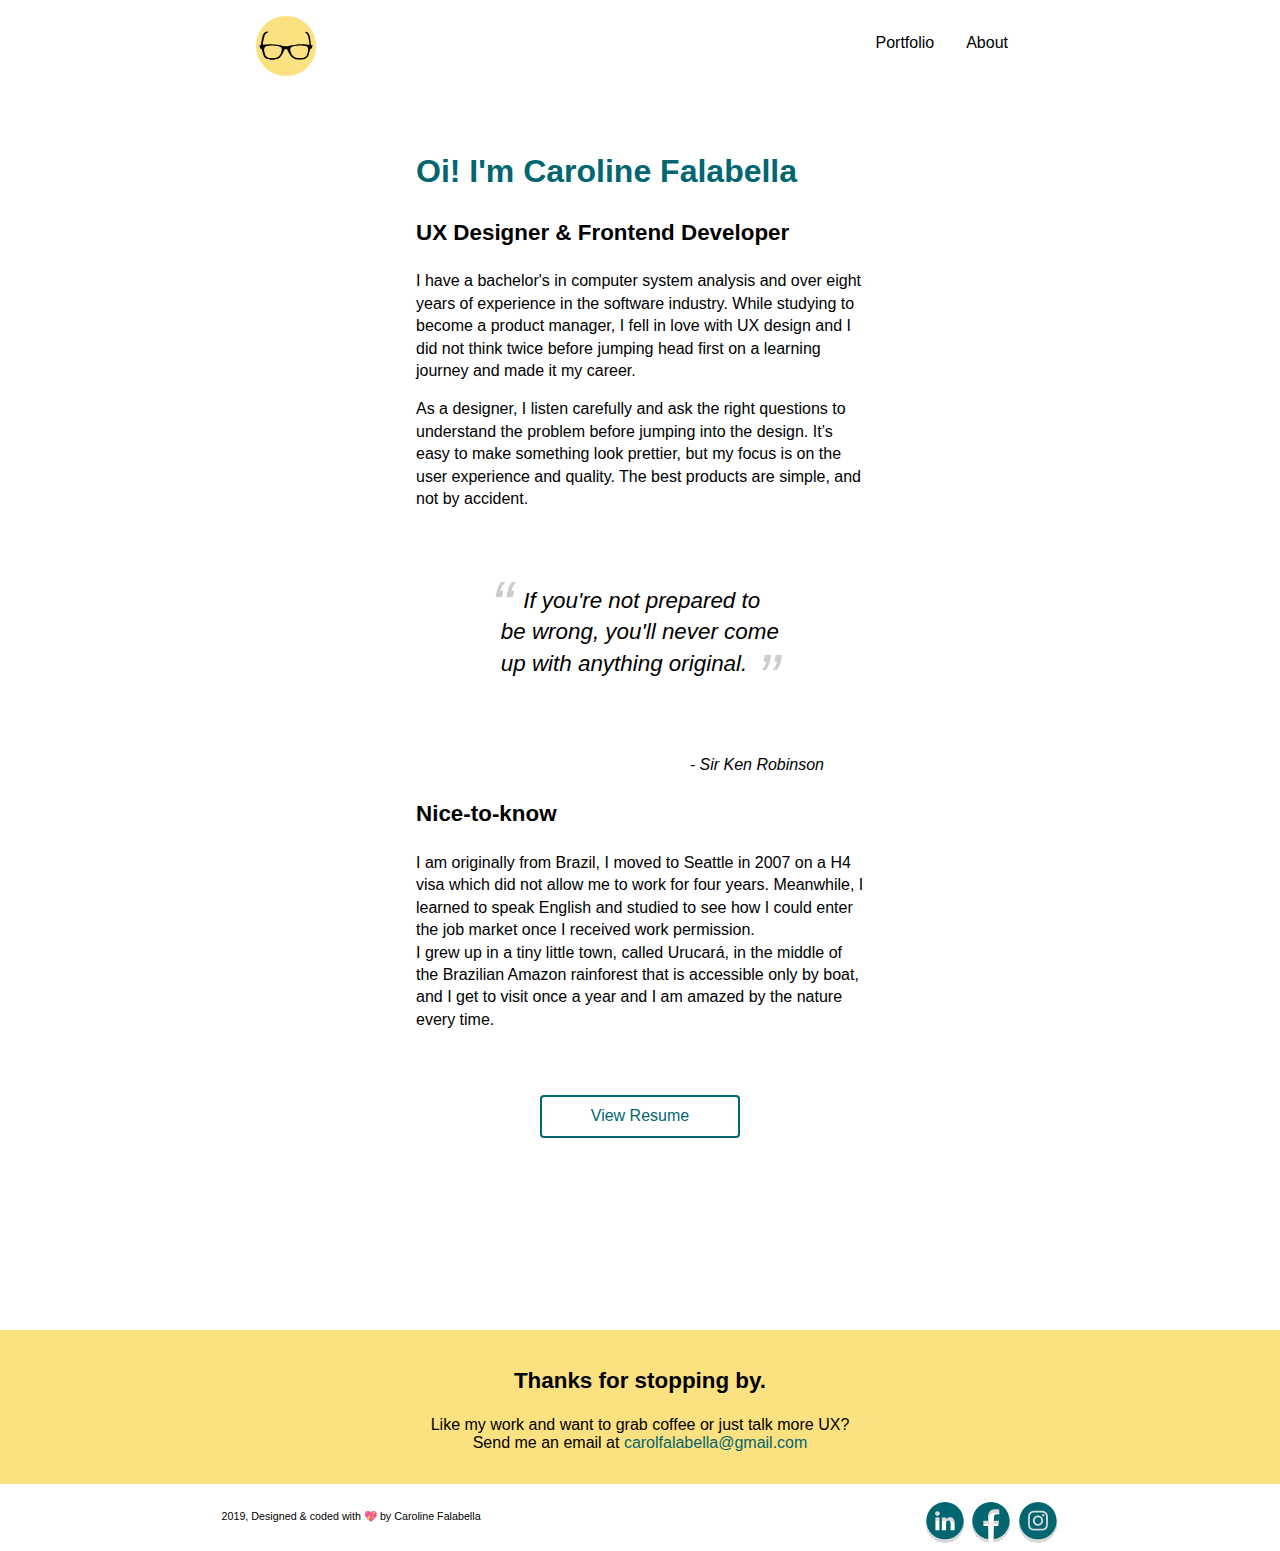
==== commit fc99e34e: "Max 62char text size" ====
--- a/bio.html
+++ b/bio.html
@@ -38,10 +38,10 @@
     <h3>UX Designer & Frontend Developer</h3>
 
     <p>I have a bachelor's in computer system analysis and over eight years of experience in the software industry.
-      <br>While studying to become a product manager, I fell in love with UX design and I did not think twice before jumping head first on a learning journey and made it my career.
-      <br>As a designer, I listen carefully and ask the right questions to understand the problem before jumping into the design.
-      <br>It’s easy to make something look prettier, but my focus is on the user experience and quality. The best products are simple, and not by accident.
-    </p>
+    While studying to become a product manager, I fell in love with UX design and I did not think twice before jumping head first on a learning journey and made it my career.</p>
+    <p>As a designer, I listen carefully and ask the right questions to understand the problem before jumping into the design.
+    It’s easy to make something look prettier, but my focus is on the user experience and quality. The best products are simple, and not by accident.</p>
+
 
     <blockquote>
       <h4 class="quotation">If you're not prepared to be wrong, you'll never come up with anything original.</h4>
--- a/css/style.css
+++ b/css/style.css
@@ -34,7 +34,6 @@
   text-decoration: none;
   font-weight: 500;
 }
-
 
 /***** Top NAV ****************************/
 
@@ -422,6 +421,7 @@
     justify-content: space-around;
     text-align: left;
     align-items: center; }
+  .projName img { margin: 0; }
   #description h1, #description p { margin: 0; padding: 4px;}
   .problem, .sol { margin-right: 1em;}
   .timeline {
@@ -442,12 +442,19 @@
   .container { padding: 2em 4em; }
   .content { padding: 0 4em; }
   .container::before { left: 55px; }
-  /* #mainBio { padding: 4em 20em 4em 16em; } */
   #mainBio {
-    max-width: 50vw;
-    margin-left: 16em;
-    padding: 4em 0; }
-
+    width: 50vw;
+    margin: 4em auto;
+    max-width: 1440px; }
+  .projName, .challenge {
+    max-width: 1050px;
+    margin: 0 auto; }
+  .timeline {
+    max-width: 1450px;
+   margin: 0 auto; }
+  .wrapper-pageIntro {
+     max-width: 1145px;
+    margin: 0 auto; }
   #survey img, #personas img {
     max-width: 47%; }
   /* #wireframes img, #abTest img, #hiFi-prototype img, #branding img {
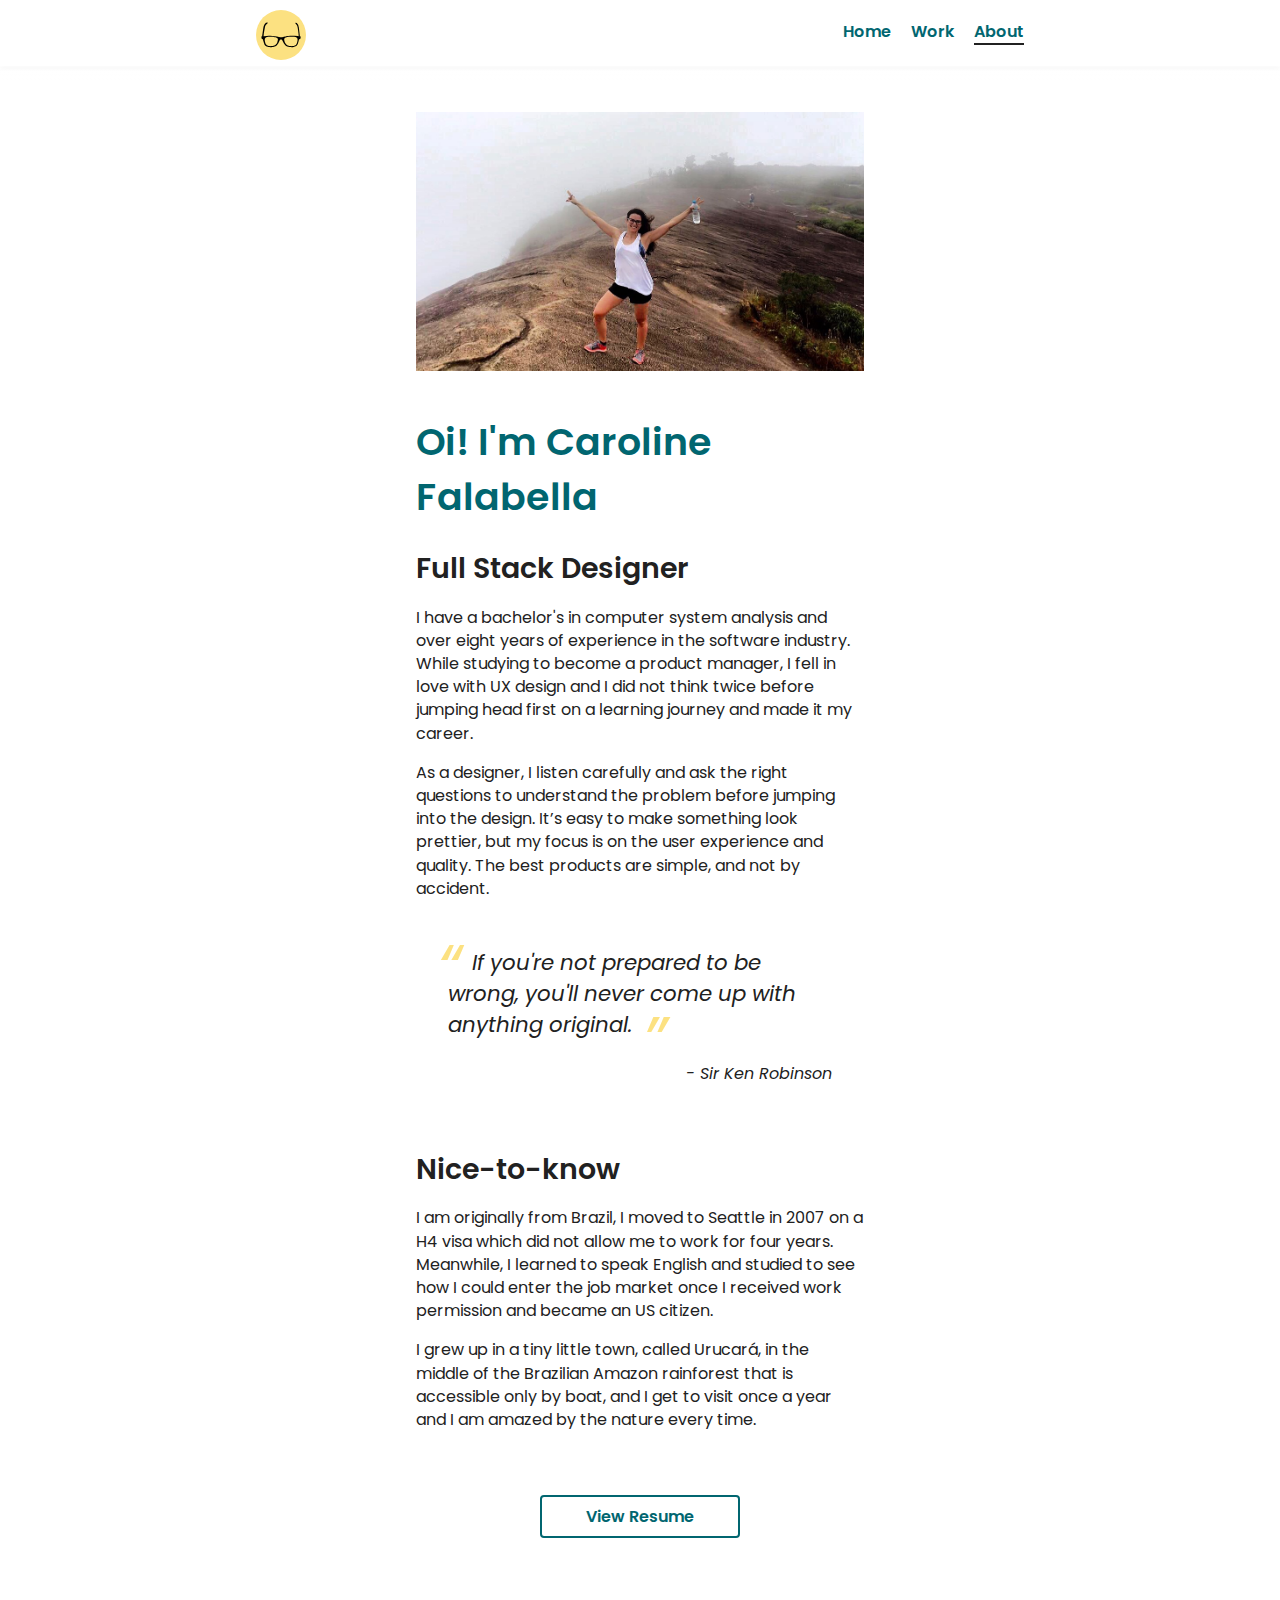
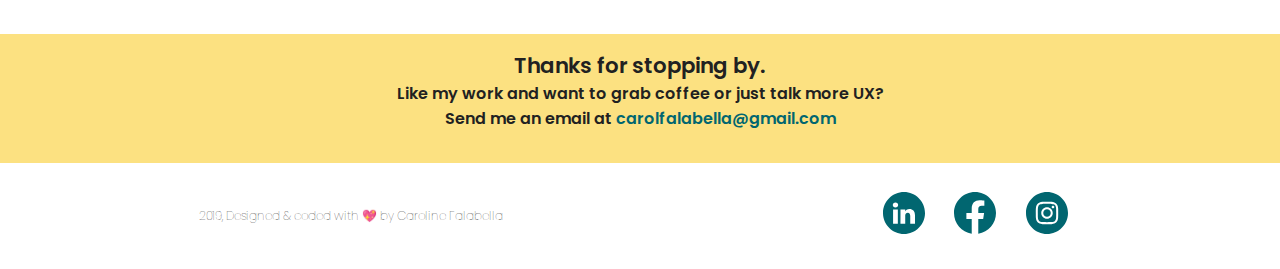
==== commit 024b3e7b: "Portfolio visual improvements" ====
--- a/bio.html
+++ b/bio.html
@@ -5,44 +5,43 @@
     <meta charset="utf-8">
     <meta name="author" content="Caroline Falabella | Biography">
     <meta name="viewport" content="width=device-width, initial-scale=1"> <!-- This is key to allowing Responsive Design occur online. -->
-    <link rel="stylesheet" type="text/css" href="css/normalize.css">
+    <link rel="stylesheet" type="text/css" href="css/reset.css">
+    <link href="https://fonts.googleapis.com/css?family=Poppins&display=swap" rel="stylesheet">
     <link rel="stylesheet" type="text/css" href="css/style.css">
-    <link href=“https://fonts.googleapis.com/css?family=Poppins&display=swap” rel=“stylesheet”>
   </head>
 
 
   <body>
 
     <!-- ********************** Header ********************** -->
-    <header class="main-nav">
+    <header class="menu-header">
+      <div class="main-nav">
+        <div id="logo">
+          <a href="index.html"><img class="logo-img" src="images/logoCF.svg" alt="Logo"/></a>
+        </div>
 
-      <div id="logo">
-        <a href="index.html"><img class="logo-img" src="images\CFLogo1.svg" alt="Logo"/></a>
+        <nav role="navigation">
+            <ul id="menu">
+              <li><a href="bio.html" class="underline">About</a></li>
+              <li><a href="index.html#fui">Work</a></li>
+              <li><a href="index.html">Home</a></li>
+            </ul>
+        </nav>
       </div>
-
-
-      <nav role="navigation">
-          <ul id="menu">
-            <li><a href="bio.html">About</a></li>
-            <li><a href="index.html">Portfolio</a></li>
-          </ul>
-        </div>
-      </nav>
     </header>
 
 <!-- ********************** Footer ********************** -->
 
 <main id="mainBio">
+  <img src="images/caroline.png" alt="caroline's photo">
   <section id="professional">
-    <h1>Oi! I'm Caroline Falabella</h1>
-    <h3>UX Designer & Frontend Developer</h3>
+    <h2>Oi! I'm Caroline Falabella</h2>
+    <h3>Full Stack Designer</h3>
 
     <p>I have a bachelor's in computer system analysis and over eight years of experience in the software industry.
     While studying to become a product manager, I fell in love with UX design and I did not think twice before jumping head first on a learning journey and made it my career.</p>
     <p>As a designer, I listen carefully and ask the right questions to understand the problem before jumping into the design.
     It’s easy to make something look prettier, but my focus is on the user experience and quality. The best products are simple, and not by accident.</p>
-
-
     <blockquote>
       <h4 class="quotation">If you're not prepared to be wrong, you'll never come up with anything original.</h4>
       <footer>- Sir Ken Robinson</footer>
@@ -51,8 +50,8 @@
 
   <section id="personal">
     <h3>Nice-to-know</h3>
-    <p>I am originally from Brazil, I moved to Seattle in 2007 on a H4 visa which did not allow me to work for four years. Meanwhile, I learned to speak English and studied to see how I could enter the job market once I received work permission.
-    <br>I grew up in a tiny little town, called Urucará, in the middle of the Brazilian Amazon rainforest that is accessible only by boat, and I get to visit once a year and I am amazed by the nature every time.</p>
+    <p>I am originally from Brazil, I moved to Seattle in 2007 on a H4 visa which did not allow me to work for four years. Meanwhile, I learned to speak English and studied to see how I could enter the job market once I received work permission and became an US citizen.</p>
+    <p>I grew up in a tiny little town, called Urucará, in the middle of the Brazilian Amazon rainforest that is accessible only by boat, and I get to visit once a year and I am amazed by the nature every time.</p>
 
     <a class="button resume" href="images\FalabellaResume.pdf">View Resume</a>
   </section>
@@ -62,21 +61,21 @@
 <!-- ********************** Footer ********************** -->
   <footer>
     <div id="contact">
-      <h3>Thanks for stopping by.</h3>
-      <p>Like my work and want to grab coffee or just talk more UX? <br>Send me an email at <a href="carolfalabella@gmail.com">carolfalabella@gmail.com</a></p>
+      <h4>Thanks for stopping by.</h4>
+      <p>Like my work and want to grab coffee or just talk more UX? <br>Send me an email at <a href="mailto:carolfalabella@gmail.com">carolfalabella@gmail.com</a></p>
     </div>
 
     <div class="copyright">
       <h6>2019, Designed & coded with 💖 by Caroline Falabella</h6>
       <div class="media-links">
         <a href="https://www.linkedin.com/in/carolinefalabella/">
-          <img src="images\linkedin.svg" alt="linkedin link" style="width:42px;height:42px;border:0;">
+          <img src="images/linkedin.svg" alt="linkedin link" style="width:42px;height:42px;border:0;">
         </a>
         <a href="https://www.facebook.com/carolfalabella">
-          <img src="images\facebook.svg" alt="facebook link" style="width:42px;height:42px;border:0;">
+          <img src="images/facebook.svg" alt="facebook link" style="width:42px;height:42px;border:0;">
         </a>
         <a href="https://www.instagram.com/carolfalabella/">
-          <img src="images\intagram.svg" alt="instagram link" style="width:42px;height:42px;border:0;">
+          <img src="images/intagram.svg" alt="instagram link" style="width:42px;height:42px;border:0;">
         </a>
       </div>
     </div>
--- a/css/style.css
+++ b/css/style.css
@@ -7,53 +7,86 @@
 }
 
 body {
-  font-family: ‘Poppins’, sans-serif;
+  font-family: 'Poppins', sans-serif;
   margin: auto 0;
-  line-height: 1.4;
-}
-
-/* h1 { font-size: 40px; font-weight: 600; font-variant-caps: titling-caps;}
-h2 { font-size: 30px; font-weight: 500;}
-h3 { font-size: 22px; font-weight: 600;}
-h4 { font-size: 22px; font-weight: 400;}
-h5 { font-size: 14px; font-weight: 600; text-transform: uppercase;}
-h6 { font-size: 12px; font-weight: lighter;  }
-.findings p{ font-style: italic; font-weight: 300;} */
-
-h1 { font-size: 2em; font-weight: 600; font-variant-caps: titling-caps;}
-h2 { font-size: 1.6em; font-weight: 500;}
-h3 { font-size: 1.4em; font-weight: 600;}
-h4 { font-size: 1.4em; font-weight: 400;}
-h5 {  font-weight: 600; text-transform: uppercase;}
-h6 {  font-weight: lighter;  }
+  font-size: 16px;
+  font-weight: 400;
+  line-height: 1.45;
+  color: #212121;
+}
+
+h1 { font-size: 2.3rem; font-variant-caps: titling-caps;}
+h2 { font-size: 1.3rem; font-weight: 600;}
+h3 { font-size: 1.3rem; font-weight: 600;}
+h4 { font-size: 1rem; }
+h5 { font-weight: 600; text-transform: uppercase;}
+h6 { font-size: 0.75rem; font-weight: lighter;  }
 .findings p{ font-style: italic; font-weight: 300;}
+
+p, h2, h3 {
+  margin-bottom: 1rem;
+}
+
 
 /*****  change Fos all links */
 a {
   color: #016670;
   text-decoration: none;
-  font-weight: 500;
+  font-weight:600;
 }
 
 /***** Top NAV ****************************/
+/* HEADER with drop-shadow on scroll */
+.menu-header {
+  height: 80px;  /* 74 + 16px */
+  position: sticky;
+  -webkit-position: sticky;
+  top: -16px;  /* negative top allows for 16 pixels of movement before sticking */
+  z-index: 1; /* make sure header overlaps main*/
+  -webkit-backface-visibility: hidden; /* fix weird flickering issue in chrome: https://stackoverflow.com/a/22224884/286685 */
+}
+
+/* PSEUDO ELEMENTS to create drop-shadow */
+.menu-header::before,
+.menu-header::after {
+  content: '';
+  display: block;
+  height: 16px;
+  position: sticky;
+  -webkit-position: sticky;
+}
+/* SHADOW */
+.menu-header::before {
+  top: 48px; /* shadow is at bottom of element, so at 68 + 16 = 84px */
+  box-shadow: 0px 2px 5px rgba(0,0,0,0.5);
+}
+/* COVER */
+.menu-header::after {
+  /* linear gradient from background color to transparent acts as a transition effect so the shadow appears gradually */
+  background: linear-gradient(white 10%, rgba(255,255,255,0.5) 50%, rgba(255,255,255,0.4) 70%, transparent);
+  top: 0;
+  z-index: 2; /* cover should fall over shadow */
+}
 
 .main-nav {
-  background: white;
-  margin: 0 auto;
-  width: 100vw;
-  position: fixed;
-  top: 0;
-  z-index: 2;
-  padding: 1em;
+  background-color: white;
+  height: 64px;
+  position: sticky;
+  top: 0px;
+  margin-top: -16px;
+  padding: 0 1em;
+  z-index: 3;
 }
 
 .logo-img {
-  width: 60px;
+  height: 60px;
   float: left;
+  padding-top: 10px;
 }
 
 nav {
   float: right;
+  padding-top: 20px;
 }
 
 #menu
@@ -67,57 +100,67 @@
 
 #menu li {
   float: right;
-  text-transform: capitalize;
+  margin-left: 20px;
+  text-decoration: none;
 }
 
 #menu li a {
+  background-image: linear-gradient(180deg, #ffffff 10%, #016670 100%);
+  background-repeat: no-repeat;
+  background-size: 100% 0;
+  background-position: 0 100%;
   display: block;
-  color: black;
+  transition: background-size 0.25s ease-in;
   text-align: right;
-  padding: 1em;
   vertical-align: middle;
-  /* font-weight: 500; */
-}
-
+}
 #menu li a:hover {
-  background-color: black;
-  color: white;
-  border-radius: 4px;
-}
-
-/******************************************************************/
+  background-size: 100% 60%;
+  border: 0px;
+}
+
+.underline {
+  border-bottom: 2px solid #212121;
+}
+
 /******************************************************************/
 /***** HOME PAGE ***************************/
 
-/***************** INTRO *******************/
+/* INTRO *******************/
 .scroll-container {
   position: relative;
   width: 100%;
 }
 
 #Page-Intro {
-  background-color: #f9f9f9;
   line-height: normal;
   position: sticky;
   top: 0;
   width: 100%;
-  padding: 10em 0 6em 0;
+  padding: 6em 0;
 }
 
 #Page-Intro h1 {
   color: #016670;
-}
+  font-weight: bold;
+}
+
+#Page-Intro h1 em {
+  font-size: 1rem;
+  color: #212121;
+  font-weight: 400;
+}
+
 .wrapper-pageIntro {
     margin: 0 auto;
     max-width: 80vw;
     position: relative;
 }
 
-
 .case-study {
   height: 100%;
   align-items: center;
-  background-image: url("../images/PlaneSky.svg");
+  background-image: url("../images/planeSky.svg");
   background-repeat: no-repeat;
   background-size: cover;
   background-position: center;
@@ -125,7 +168,6 @@
   flex-direction: column-reverse;
   text-align: center;
   padding: 4em 0;
-
   position: relative;
   transition: all 0.5s ease;
 }
@@ -134,14 +176,10 @@
   max-height: 60vh;
 }
 
-a {
-  color: #016670;
-}
-
 .proj-description h3, .proj-description h1 {
-margin: 0 10vw;
-line-height: 44px;
-color: black;
+  margin: 0 10vw;
+  line-height: 44px;
+  color: black;
 }
 
 
@@ -149,18 +187,17 @@
 /******************************************************************/
 /******************************************************************/
 
-/***** project PAGE ***************************/
+/***** FUI PAGE ***************************/
 /***************** INTRO *******************/
 
 #Page-Intro-case {
-  margin-top: 10vh;
   /* applying opacity on gradient */
-  background-image: -moz-linear-gradient(top,  rgba(255,255,255,0) 0%, rgba(255,255,255,0) 31%, rgba(255,255,255,1) 100%), url("../images/PlaneSky.svg"); /* FF3.6-15 */
-  background-image: -webkit-linear-gradient(top,  rgba(255,255,255,0) 0%,rgba(255,255,255,0) 31%,rgba(255,255,255,1) 100%), url("../images/PlaneSky.svg"); /* Chrome10-25,Safari5.1-6 */
-  background-image: linear-gradient(to bottom,  rgba(255,255,255,0) 0%,rgba(255,255,255,0) 31%,rgba(255,255,255,1) 100%), url("../images/PlaneSky.svg"); /* W3C, IE10+, FF16+, Chrome26+, Opera12+, Safari7+ */
-  filter: progid:DXImageTransform.Microsoft.gradient( startColorstr='#00ffffff', endColorstr='#ffffff',GradientType=0 ), url("../images/PlaneSky.svg"); /* IE6-9 */
-
-  url("../images/PlaneSky.svg"); /* FF3.6-15 */
+  background-image: -moz-linear-gradient(top,  rgba(255,255,255,0) 0%, rgba(255,255,255,0) 31%, rgba(255,255,255,1) 100%), url("../images/planeSky.svg"); /* FF3.6-15 */
+  background-image: -webkit-linear-gradient(top,  rgba(255,255,255,0) 0%,rgba(255,255,255,0) 31%,rgba(255,255,255,1) 100%), url("../images/planeSky.svg"); /* Chrome10-25,Safari5.1-6 */
+  background-image: linear-gradient(to bottom,  rgba(255,255,255,0) 0%,rgba(255,255,255,0) 31%,rgba(255,255,255,1) 100%), url("../images/planeSky.svg"); /* W3C, IE10+, FF16+, Chrome26+, Opera12+, Safari7+ */
+  filter: progid:DXImageTransform.Microsoft.gradient( startColorstr='#ffffff', endColorstr='#ffffff',GradientType=0 ), url("../images/planeSky.svg"); /* IE6-9 */
+
+  url("../images/planeSky.svg"); /* FF3.6-15 */
   /* background: -webkit-linear-gradient(top, rgba(255,255,255,0) 0%,rgba(255,255,255,0) 31%,rgba(255,255,255,1) 100%); /* Chrome10-25,Safari5.1-6 */ */
 
   background-repeat: no-repeat;
@@ -171,10 +208,17 @@
 .projName img {
   max-height: 60vh;
   margin: auto;
+  margin-top: 2vh;
+}
+
+.projName .button {
+  margin: 0;
+  margin-top: 2vh;
 }
 
 .projName {
   display: flex;
+  padding-top: 2em;
   flex-direction: column;
   text-align: center;
 }
@@ -182,7 +226,7 @@
 .challenge {
   display: flex;
   justify-content: space-around;
-  align-items: center;
+  align-items: baseline;
   padding: 1em;
   width: 100%;
 }
@@ -238,7 +282,7 @@
   top: 53px;
   width: 0;
   z-index: 1;
-  left: 17px;
+  left: 22px;
   border: medium solid black;
   border-width: 10px 10px 10px 0;
   border-color: transparent white transparent transparent;
@@ -247,27 +291,27 @@
 /* The actual content */
 .content {
   border: 1px solid white;
-  padding: 0 1em 0 2em;
+  padding: 1em 1em 0 2em;
   position: relative;
   border-radius: 4px;
   background-color: white;
-  -webkit-box-shadow: 3px 3px 20px 0 #ccc;  /* Safari 3-4, iOS 4.0.2 - 4.2, Android 2.3+ */
-  -moz-box-shadow:    3px 3px 20px 0 #ccc;  /* Firefox 3.5 - 3.6 */
-  box-shadow:         3px 3px 20px 0 #ccc;  /* Opera 10.5, IE 9, Firefox 4+, Chrome 6+, iOS 5 */
-}
-/*
-.content p {
-  width: 70%;
-} */
+  -webkit-box-shadow: 2px 1px 15px 0 #ccc;  /* Safari 3-4, iOS 4.0.2 - 4.2, Android 2.3+ */
+  -moz-box-shadow:    2px 1px 15px 0 #ccc;  /* Firefox 3.5 - 3.6 */
+  box-shadow:         2px 1px 15px 0 #ccc;  /* Opera 10.5, IE 9, Firefox 4+, Chrome 6+, iOS 5 */
+}
+
+.content h4 {
+  font-variant-caps: all-petite-caps;
+  letter-spacing: 1px;
+ }
+
 /***************** CONTENT *******************/
-
-
 .process span {
   font-weight: lighter;
 }
 
 .process h3  {
-  padding: 2em 0 .3em 0;
+  padding: 1em 0 .3em 0;
   border-bottom: 3px solid #FCE181;
   margin: 1em 0;
   align-items: center;
@@ -282,36 +326,29 @@
   width: 100%;
 }
 
-#survey img, #personas img, #userStories img {
-  width: 100%;
+.p-lighter { color: gray}
+
+#wireframes img, #branding img, #abTest img, #hiFi-prototype img {
+  width: 100%;
+  margin: 2px;
 }
 
 #swot img {
-  width: 30%;
-  height: auto;
-}
-
-#wireframes img, #branding img, #abTest img, #hiFi-prototype img  {
-  max-width: 47%;
-  margin: 2px;
-}
-
-.img {
-  text-align: center;
+  width: 100px;
 }
 
 .button {
-  background: transparent;
+  align-content: center;
+  background: white;
   border: 2px solid #016670;
   border-radius: 4px;
   display: block;
   margin: 4em auto;
   padding: 8px;
+  text-align: center;
+  transition: 0.4s;
   width: 200px;
-  align-content: center;
-  text-align: center;
-}
-
+  }
 
 .button:hover {
   background: #016670;
@@ -320,6 +357,17 @@
 
 .proj-description .button {
   margin: 1em auto;
+}
+
+.zoomin img {
+  width: 100%;
+  -webkit-transition: all 2s ease;
+  -moz-transition: all 2s ease;
+  -ms-transition: all 2s ease;
+  transition: all 2s ease;
+}
+.zoomin img:hover {
+  width: 130%;
 }
 
 
@@ -330,32 +378,43 @@
   background-color: #FCE181;
   padding: 1em;
   line-height: normal;
+  font-weight: 600;
 }
 
 .copyright {
   display: flex;
   flex-direction: column-reverse;
   text-align: center;
-}
-
-.media-links {      /* border: 6px solid Yellow; */
-  padding-top: 18px;
-}
+  padding: 1em;
+}
+
+.media-links a img {
+  height:32px;
+  border:0;
+  margin: 1vw;
+}
+
+.copyright h6 {
+  margin: auto 0;
+}
+
 
 
 /*******************************************************/
- /********* Bio Page ***********************************/
+/********* Bio Page ***********************************/
 
 #mainBio {
-  margin-top: 10vh;
   padding: 2em;
 }
 
 /* quote style  */
 .quotation{
   quotes: "\201C""\201D""\2018""\2019";
+  padding-bottom: 1em;
+}
+
+.quotation {
   font-style: italic;
-  padding: 2em;
 }
 
 .quotation:before {
@@ -366,7 +425,7 @@
   left: -10px;
   position: relative;
   top: 20px;
-  color: #ccc;
+  color: #FCE181;
   font-size: 3em;
 }
 .quotation::after {
@@ -377,11 +436,15 @@
   left: 10px;
   position: relative;
   top: 30px;
-  color: #ccc;
+  color: #FCE181;
   font-size: 3em;
 }
 
-blockquote { max-width: 90%; }
+blockquote {
+  margin: 0 auto;
+  padding: 2em;
+}
+
 blockquote footer{
   margin:0;
   text-align: right;
@@ -389,14 +452,22 @@
 }
 /* end of quote style  */
 
-#professional, #personal {
-  /* padding: 2em 10em; */
-}
-
-#professional h1 { color: #016670;}
-
-#personal button {
-  margin: 4em 0;
+
+#personal {
+  padding-top: 2em;
+}
+
+#professional h2 {
+  color: #016670;
+  padding: 1em 0 .2em 0;
+}
+
+#mainBio img {
+  width: 100%;
+}
+
+b {
+  font-weight: bold;
 }
 
 
@@ -405,14 +476,21 @@
 /********* Media Queries ***********************************/
 
 @media screen and (max-width: 575px) {
-  body { font-size: .8em; }
   .logo-img { width: 40px; }
+  .challenge { flex-direction: column; }
+  .sol { padding: 0; }
+  .projName .button {
+    margin: 0 auto;
+  }
 }
 
 
 @media screen and (min-width: 550px) {
-  .main-nav, #Page-Intro-case { padding: 1em 6em; }
-    #Page-Intro-case { margin-top: 15vh; }
+  h1 { font-size: 3.157rem; }
+  h2 { font-size: 2.369rem; }
+  h3 { font-size: 1.777rem; }
+  h4 { font-size: 1.333rem; }
+  .main-nav, #Page-Intro-case { padding: 0 6em; }
   .wrapper-pageIntro { padding: 1em 3em; }
   .copyright { flex-direction: row;
     justify-content: space-around; }
@@ -422,29 +500,27 @@
     text-align: left;
     align-items: center; }
   .projName img { margin: 0; }
-  #description h1, #description p { margin: 0; padding: 4px;}
   .problem, .sol { margin-right: 1em;}
   .timeline {
     padding: 1em 2em 1em 4em;
     margin-left: 2vw; }
-  .content { padding: 0 2em; }
-  .container::before { left: 22px; }
-  #mainBio { padding: 4em 6em; }
-  .findings, .content div p, #reflection p  { width: 80%;  }
-  #wireframes img, #abTest img, #hiFi-prototype img, #branding img {
-    max-width: 30%; }
+  #mainBio { padding: 2em 6em; }
+  .content div p, #reflection p  { width: 80%;  }
+  #wireframes img, #abTest img, #hiFi-prototype img,   #branding img  {
+    max-width: 47%;
+  }
 }
 
 
 @media screen and (min-width: 991px) {
-  .main-nav, #Page-Intro-case {  padding: 1em 16em; }
-  .wrapper-pageIntro, .timeline { padding: 1em 12em }
-  .container { padding: 2em 4em; }
-  .content { padding: 0 4em; }
+  .main-nav, #Page-Intro-case, .wrapper-pageIntro {  padding: 0 16em; }
+  .timeline { padding: 1em 12em }
+  .container { padding: 2em 4em 0 4em; }
+  .content { padding: 1em 4em; }
   .container::before { left: 55px; }
   #mainBio {
     width: 50vw;
-    margin: 4em auto;
+    margin: 0 auto;
     max-width: 1440px; }
   .projName, .challenge {
     max-width: 1050px;
@@ -455,8 +531,7 @@
   .wrapper-pageIntro {
      max-width: 1145px;
     margin: 0 auto; }
-  #survey img, #personas img {
-    max-width: 47%; }
-  /* #wireframes img, #abTest img, #hiFi-prototype img, #branding img {
-    max-width: 30%; } */
-}
+
+  .zoomin img { width: 80%; }
+  .zoomin img:hover { width: 100%;  }
+}
